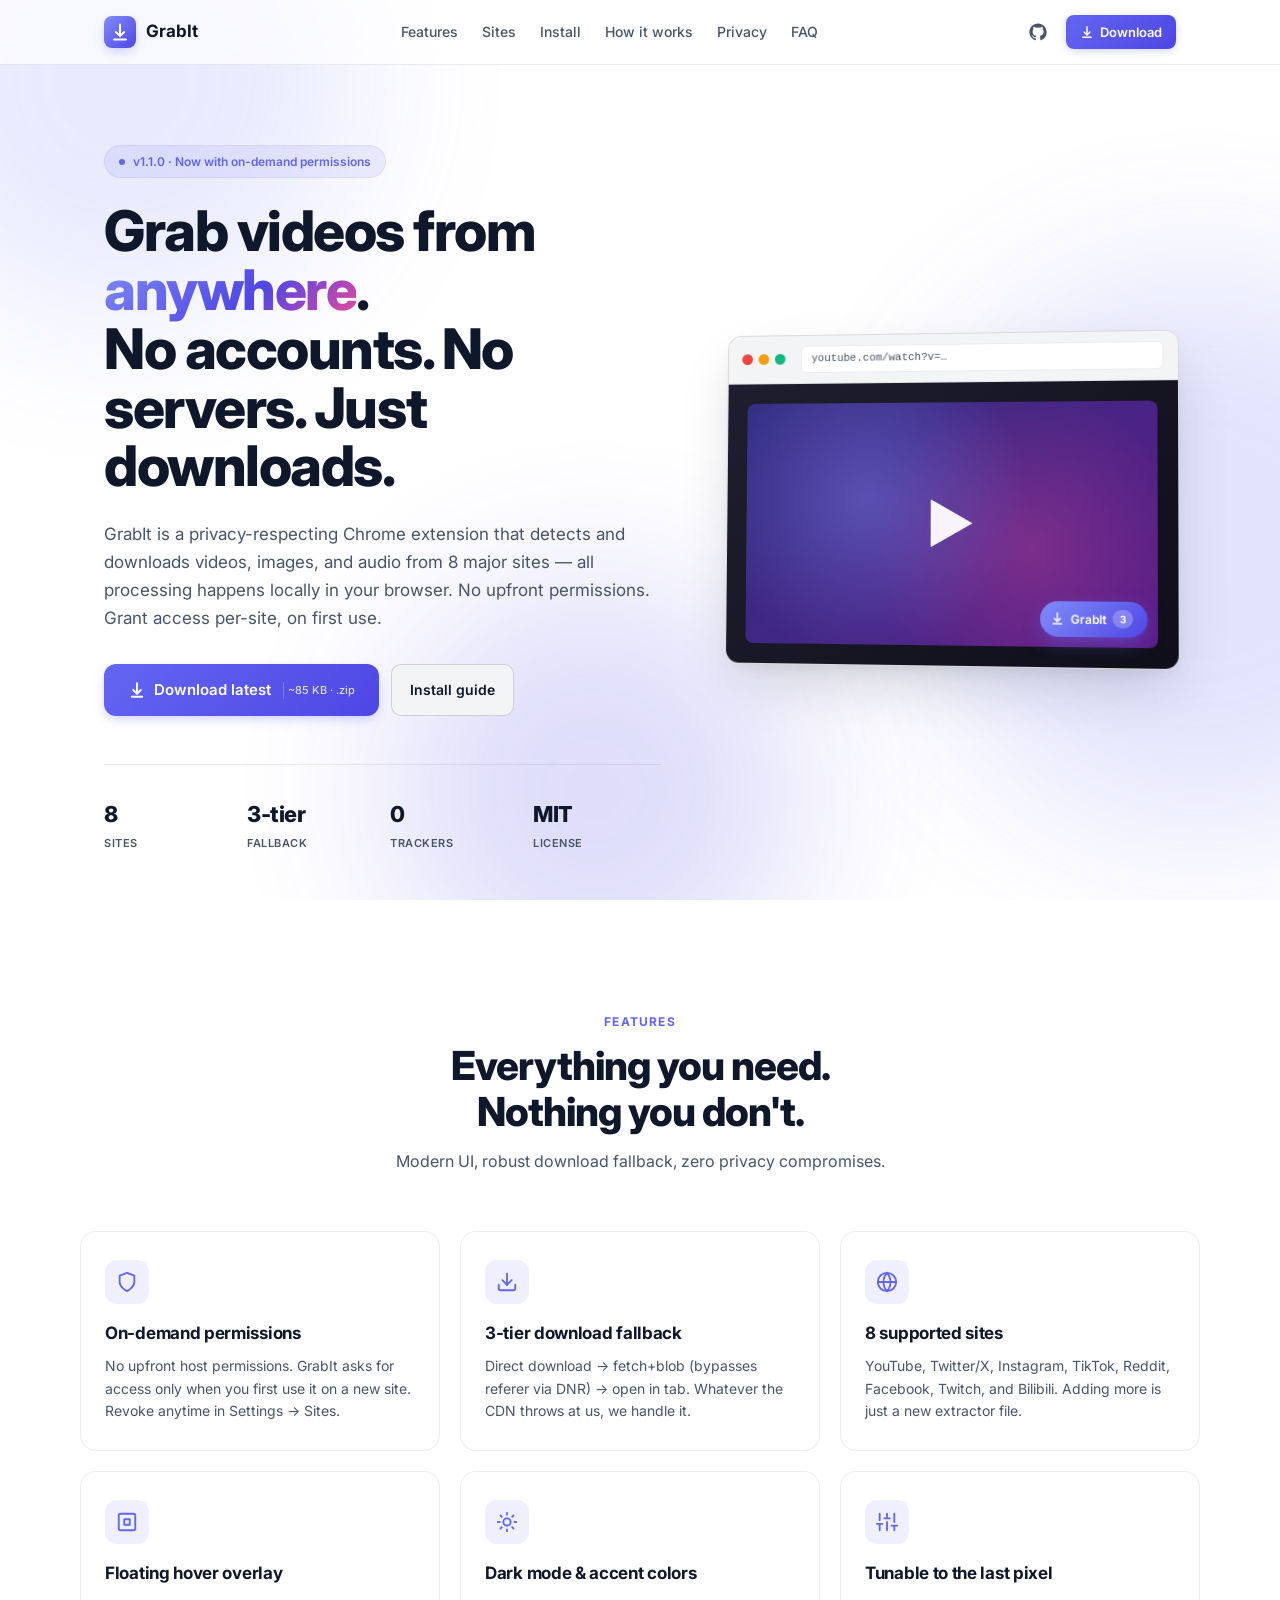
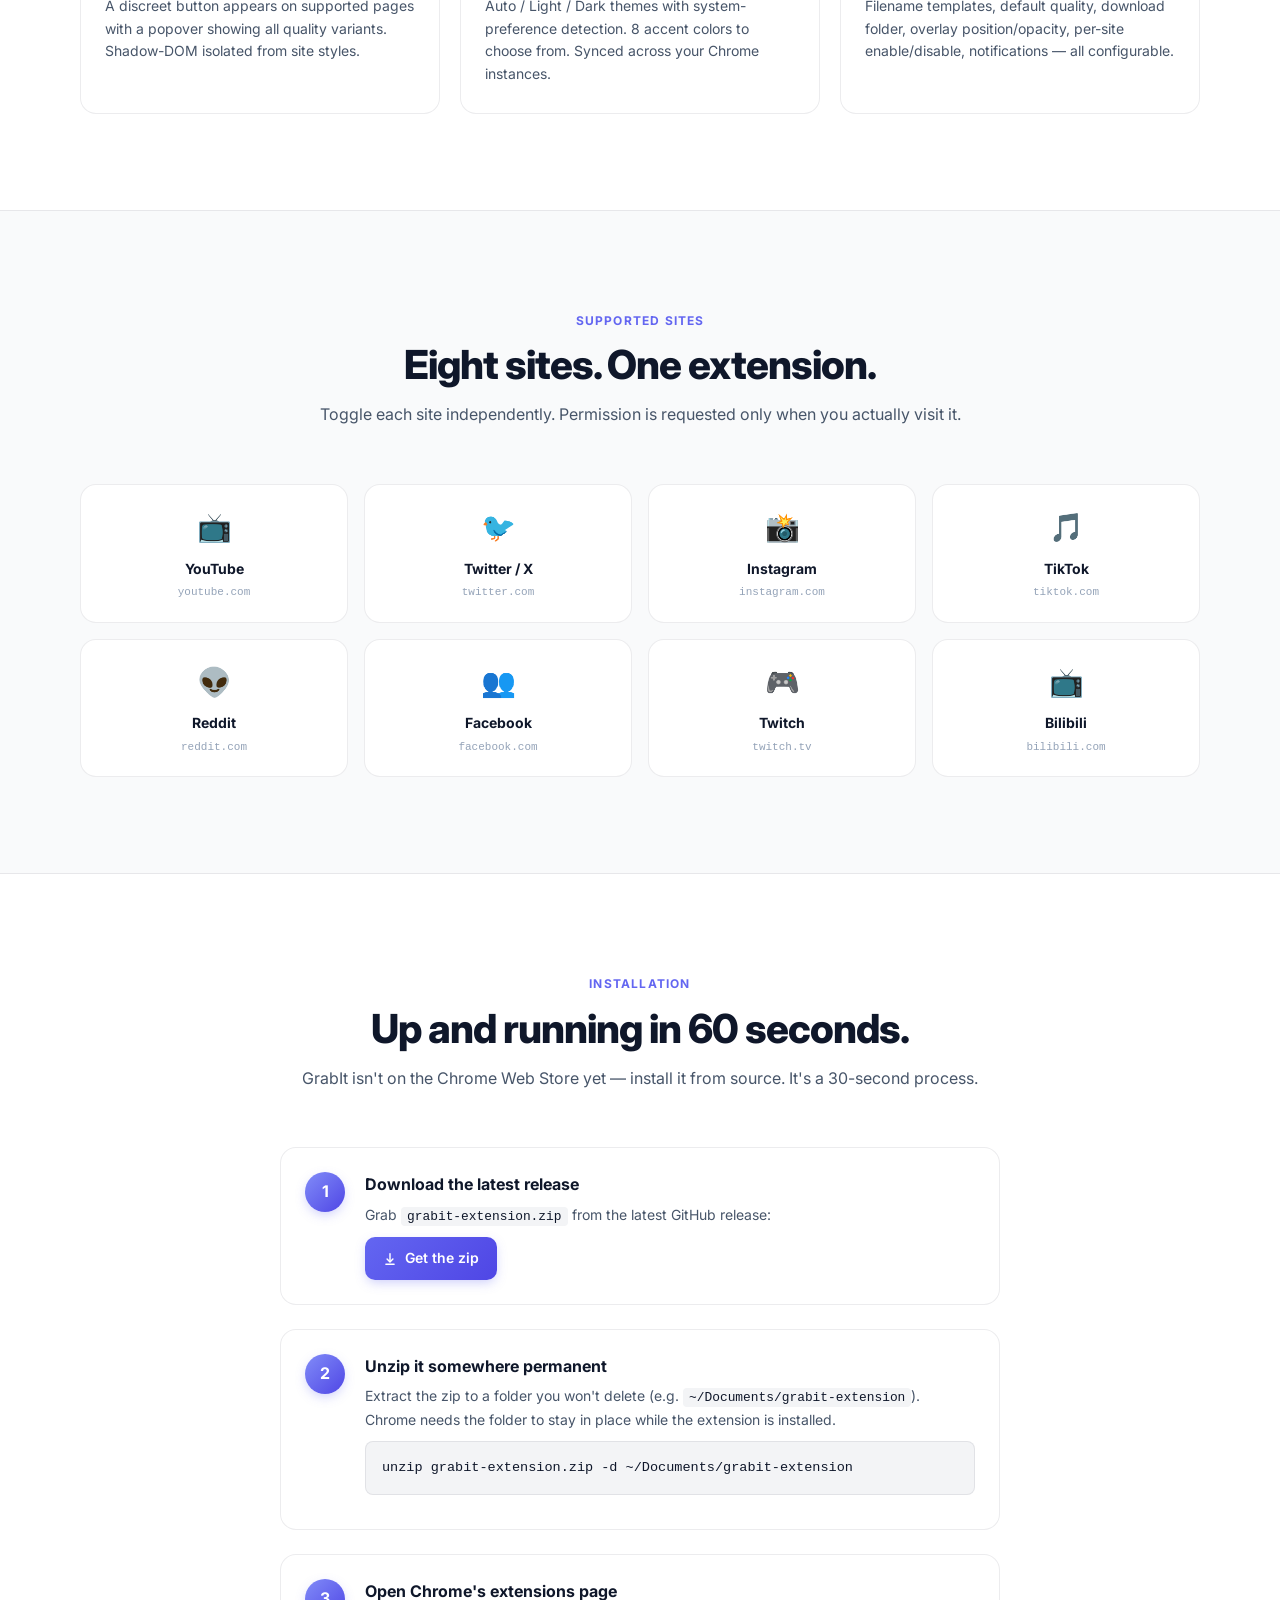
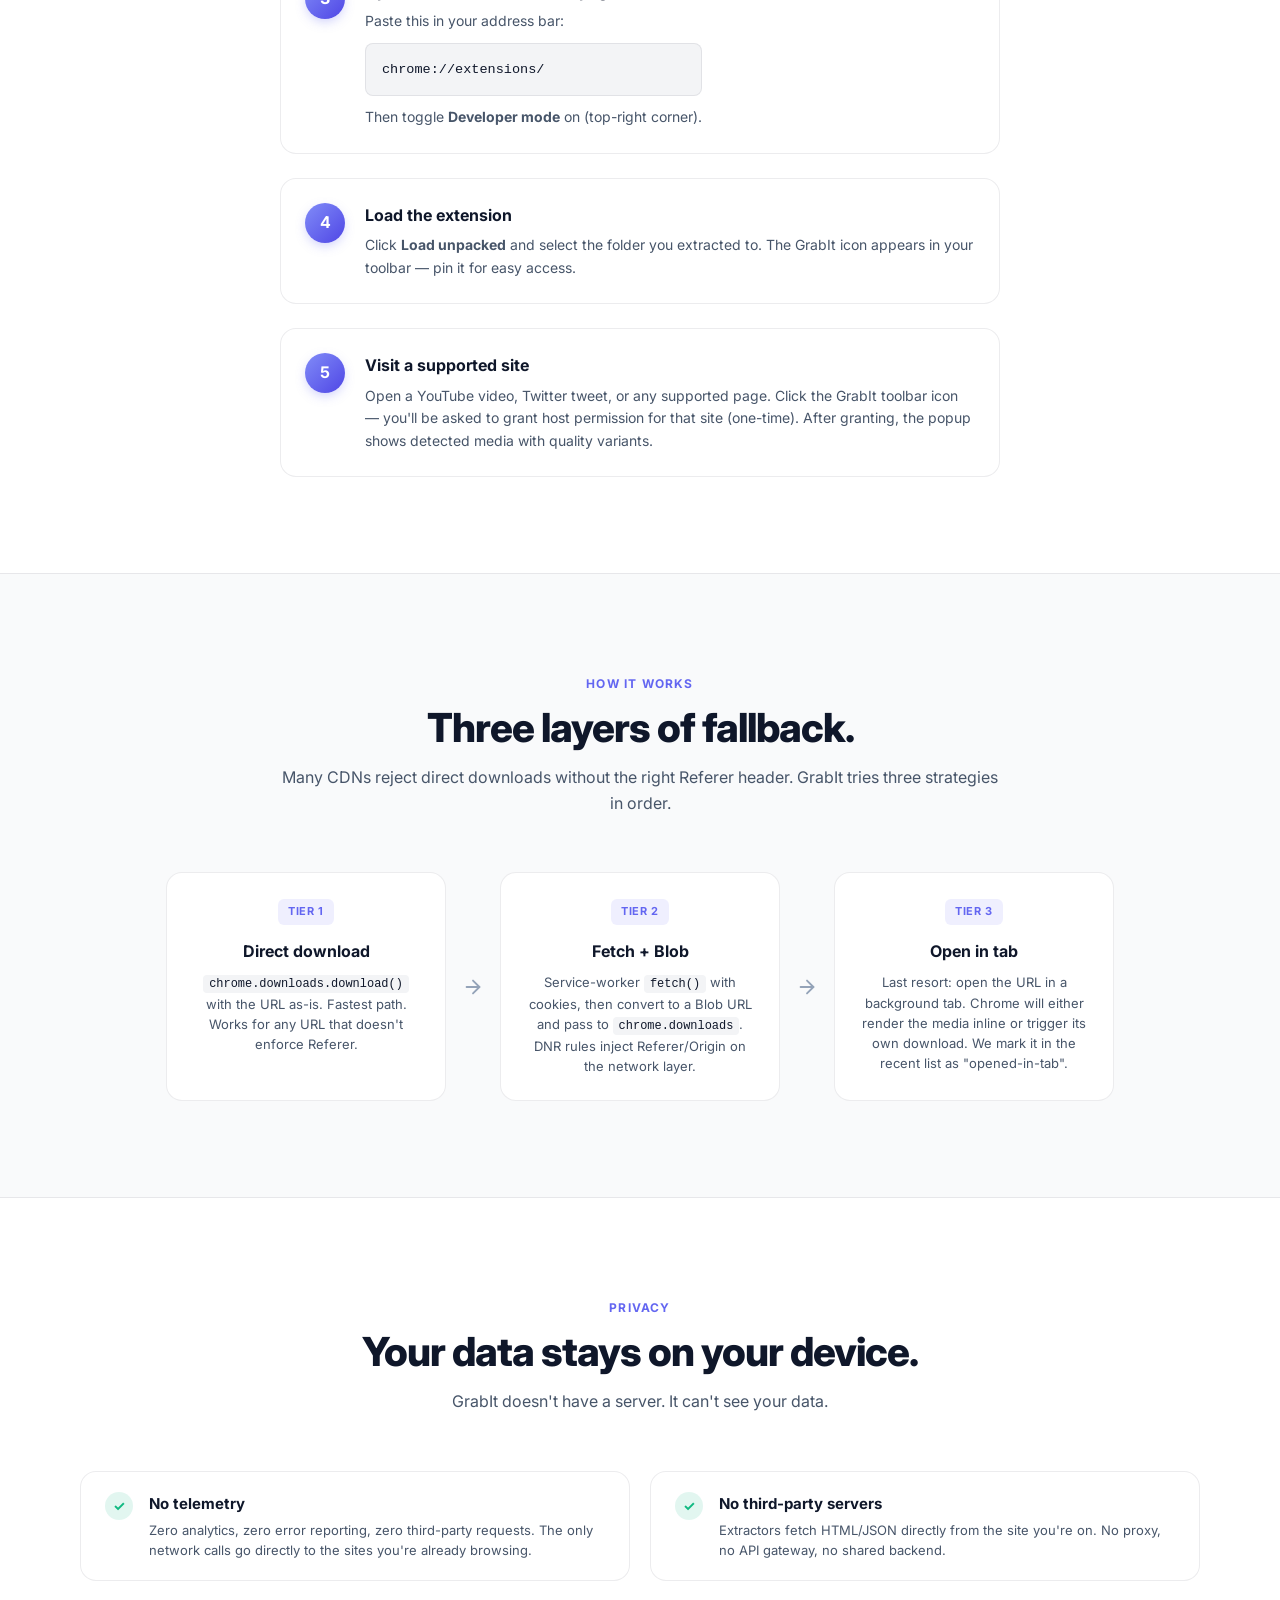
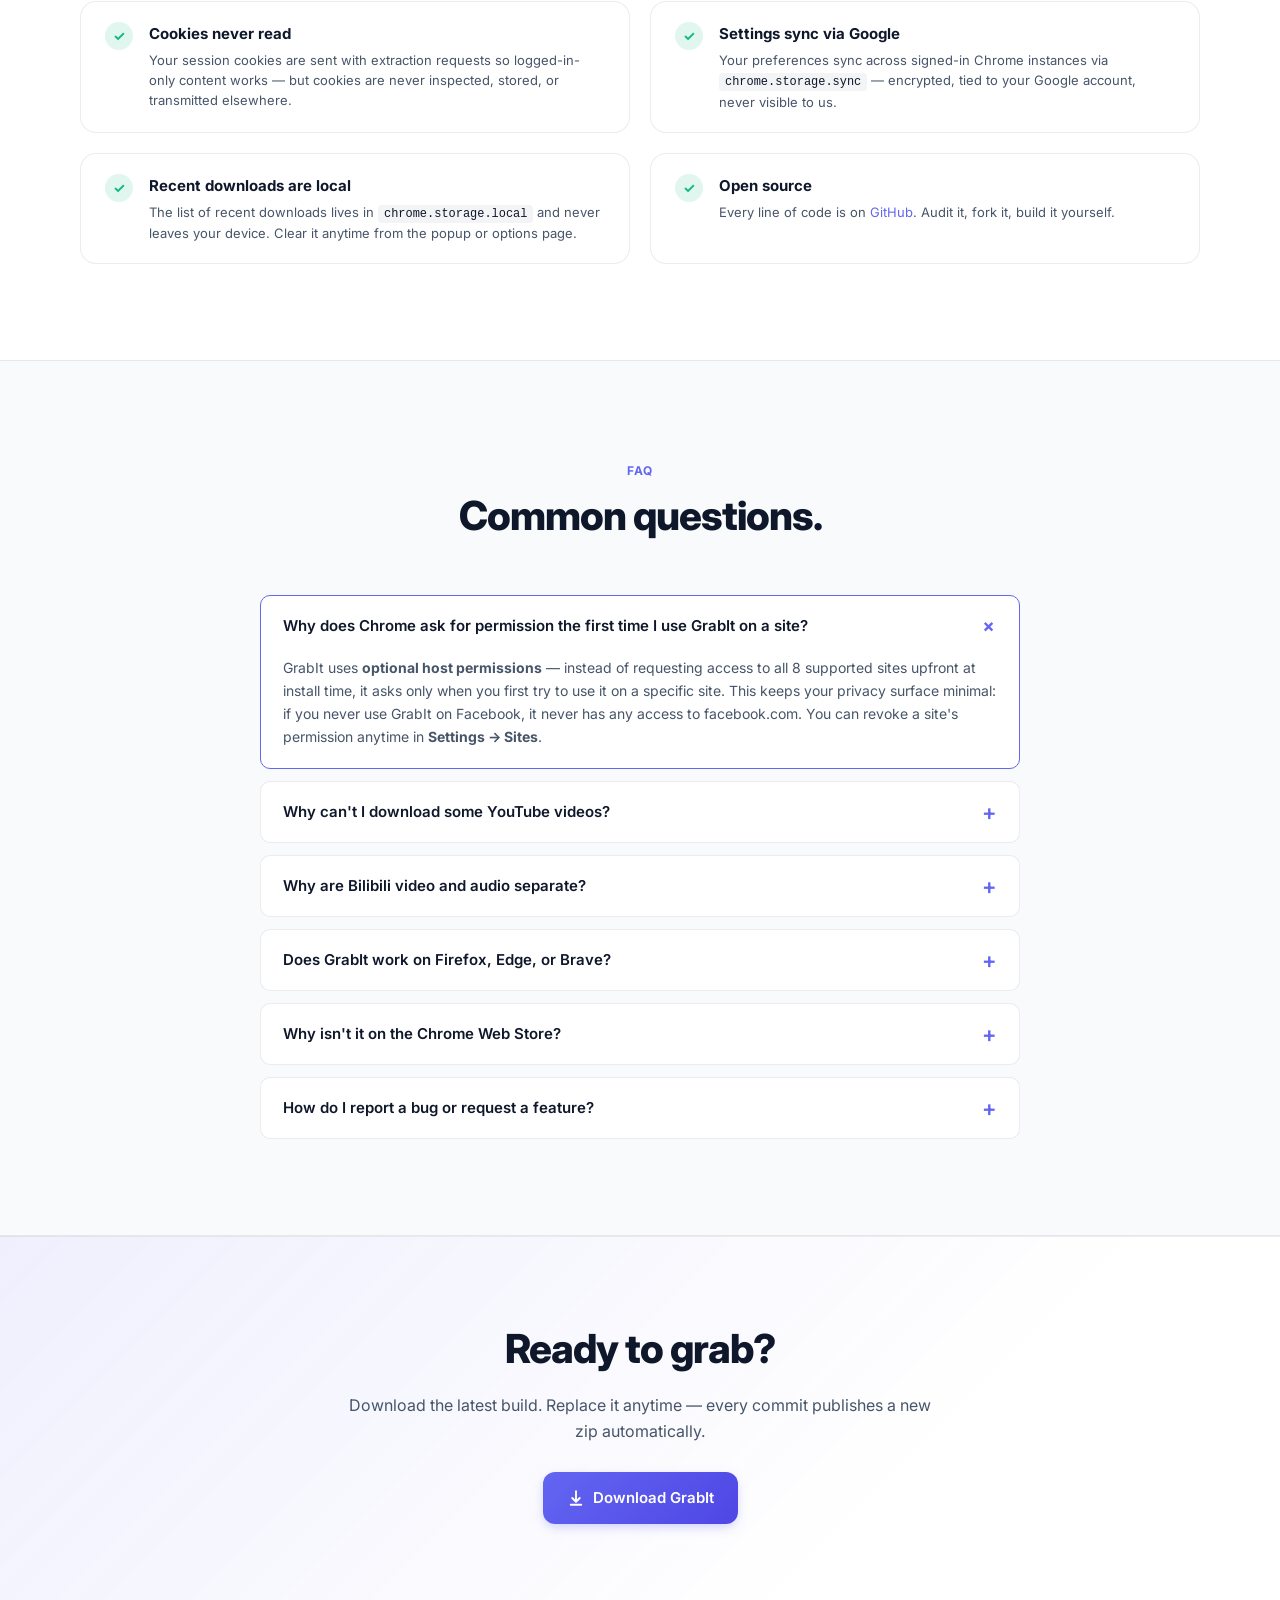
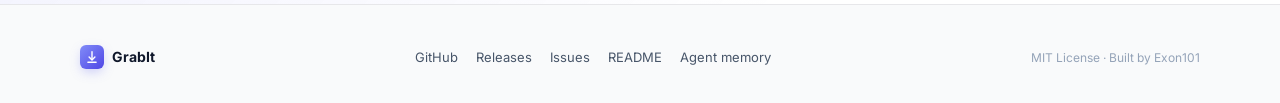
==== docs/index.html @ cbeb86c5 "feat: optional permissions + GitHub Pages landing page Permissions — no more upfront host_permission" ====
<!DOCTYPE html>
<html lang="en">
<head>
  <meta charset="UTF-8" />
  <meta name="viewport" content="width=device-width, initial-scale=1.0" />
  <title>GrabIt — Universal Media Grabber for Chrome</title>
  <meta name="description" content="Privacy-respecting Chrome extension to download videos, images, and audio from YouTube, Twitter/X, Instagram, TikTok, Reddit, Facebook, Twitch, and Bilibili." />
  <link rel="icon" type="image/png" href="https://raw.githubusercontent.com/Exon101/grabit-extension/main/icons/icon128.png" />
  <link rel="stylesheet" href="styles.css" />
  <link rel="preconnect" href="https://fonts.googleapis.com" />
  <link rel="preconnect" href="https://fonts.gstatic.com" crossorigin />
  <link href="https://fonts.googleapis.com/css2?family=Inter:wght@400;500;600;700;800&display=swap" rel="stylesheet" />
</head>
<body>
  <!-- Decorative background -->
  <div class="bg-decoration" aria-hidden="true">
    <div class="bg-blob blob-1"></div>
    <div class="bg-blob blob-2"></div>
    <div class="bg-blob blob-3"></div>
  </div>

  <!-- Nav -->
  <nav class="nav">
    <div class="nav-inner">
      <a href="#" class="nav-brand">
        <div class="brand-mark">
          <svg viewBox="0 0 24 24" width="20" height="20" fill="none" stroke="currentColor" stroke-width="2.4" stroke-linecap="round" stroke-linejoin="round">
            <path d="M12 3v12"/><path d="m7 12 5 5 5-5"/><path d="M5 21h14"/>
          </svg>
        </div>
        <span>GrabIt</span>
      </a>
      <div class="nav-links">
        <a href="#features">Features</a>
        <a href="#sites">Sites</a>
        <a href="#install">Install</a>
        <a href="#how">How it works</a>
        <a href="#privacy">Privacy</a>
        <a href="#faq">FAQ</a>
      </div>
      <div class="nav-actions">
        <a href="https://github.com/Exon101/grabit-extension" target="_blank" rel="noreferrer" class="nav-link-icon" title="GitHub">
          <svg viewBox="0 0 24 24" width="18" height="18" fill="currentColor"><path d="M12 .5C5.65.5.5 5.65.5 12c0 5.08 3.29 9.39 7.86 10.91.58.11.79-.25.79-.56v-2c-3.2.7-3.88-1.54-3.88-1.54-.53-1.34-1.29-1.7-1.29-1.7-1.05-.72.08-.71.08-.71 1.17.08 1.78 1.2 1.78 1.2 1.04 1.78 2.72 1.27 3.39.97.1-.75.41-1.27.74-1.56-2.55-.29-5.23-1.28-5.23-5.69 0-1.26.45-2.29 1.19-3.1-.12-.29-.52-1.46.11-3.05 0 0 .97-.31 3.18 1.18a11.06 11.06 0 0 1 5.8 0c2.2-1.49 3.17-1.18 3.17-1.18.63 1.59.23 2.76.11 3.05.74.81 1.19 1.84 1.19 3.1 0 4.42-2.69 5.39-5.25 5.68.42.36.79 1.08.79 2.18v3.23c0 .31.21.68.8.56A11.51 11.51 0 0 0 23.5 12C23.5 5.65 18.35.5 12 .5z"/></svg>
        </a>
        <a href="https://github.com/Exon101/grabit-extension/releases/latest" target="_blank" rel="noreferrer" class="btn-nav-primary">
          <svg viewBox="0 0 24 24" width="14" height="14" fill="none" stroke="currentColor" stroke-width="2.5" stroke-linecap="round" stroke-linejoin="round"><path d="M12 3v12"/><path d="m7 12 5 5 5-5"/><path d="M5 21h14"/></svg>
          Download
        </a>
      </div>
    </div>
  </nav>

  <!-- Hero -->
  <header class="hero">
    <div class="hero-inner">
      <div class="hero-badge">
        <span class="dot"></span>
        v1.1.0 · Now with on-demand permissions
      </div>
      <h1>
        Grab videos from <span class="grad">anywhere</span>.
        <br />No accounts. No servers. Just downloads.
      </h1>
      <p class="hero-sub">
        GrabIt is a privacy-respecting Chrome extension that detects and downloads videos,
        images, and audio from 8 major sites — all processing happens locally in your browser.
        No upfront permissions. Grant access per-site, on first use.
      </p>
      <div class="hero-cta">
        <a href="https://github.com/Exon101/grabit-extension/releases/latest" target="_blank" rel="noreferrer" class="btn-primary btn-lg" id="download-btn">
          <svg viewBox="0 0 24 24" width="18" height="18" fill="none" stroke="currentColor" stroke-width="2.5" stroke-linecap="round" stroke-linejoin="round"><path d="M12 3v12"/><path d="m7 12 5 5 5-5"/><path d="M5 21h14"/></svg>
          <span>Download latest</span>
          <span class="btn-meta" id="download-size">~85 KB · .zip</span>
        </a>
        <a href="#install" class="btn-secondary btn-lg">
          Install guide
        </a>
      </div>
      <div class="hero-stats" id="hero-stats">
        <div class="stat">
          <span class="stat-num">8</span>
          <span class="stat-label">Sites</span>
        </div>
        <div class="stat">
          <span class="stat-num">3-tier</span>
          <span class="stat-label">Fallback</span>
        </div>
        <div class="stat">
          <span class="stat-num">0</span>
          <span class="stat-label">Trackers</span>
        </div>
        <div class="stat">
          <span class="stat-num">MIT</span>
          <span class="stat-label">License</span>
        </div>
      </div>
    </div>
    <div class="hero-visual" aria-hidden="true">
      <div class="browser-frame">
        <div class="browser-bar">
          <span class="dot red"></span>
          <span class="dot yellow"></span>
          <span class="dot green"></span>
          <div class="browser-url">youtube.com/watch?v=…</div>
        </div>
        <div class="browser-body">
          <div class="fake-video"></div>
          <div class="overlay-demo">
            <span class="overlay-btn">
              <svg viewBox="0 0 24 24" width="14" height="14" fill="none" stroke="currentColor" stroke-width="2.4" stroke-linecap="round" stroke-linejoin="round"><path d="M12 3v12"/><path d="m7 12 5 5 5-5"/><path d="M5 21h14"/></svg>
              GrabIt
              <span class="overlay-count">3</span>
            </span>
          </div>
        </div>
      </div>
    </div>
  </header>

  <!-- Features -->
  <section id="features" class="section">
    <div class="section-inner">
      <div class="section-head">
        <span class="section-eyebrow">Features</span>
        <h2>Everything you need.<br />Nothing you don't.</h2>
        <p>Modern UI, robust download fallback, zero privacy compromises.</p>
      </div>
      <div class="features-grid">
        <div class="feature-card">
          <div class="feature-icon">
            <svg viewBox="0 0 24 24" width="22" height="22" fill="none" stroke="currentColor" stroke-width="2" stroke-linecap="round" stroke-linejoin="round"><path d="M12 22s8-4 8-10V5l-8-3-8 3v7c0 6 8 10 8 10z"/></svg>
          </div>
          <h3>On-demand permissions</h3>
          <p>No upfront host permissions. GrabIt asks for access only when you first use it on a new site. Revoke anytime in Settings → Sites.</p>
        </div>
        <div class="feature-card">
          <div class="feature-icon">
            <svg viewBox="0 0 24 24" width="22" height="22" fill="none" stroke="currentColor" stroke-width="2" stroke-linecap="round" stroke-linejoin="round"><path d="M21 15v4a2 2 0 0 1-2 2H5a2 2 0 0 1-2-2v-4"/><polyline points="7 10 12 15 17 10"/><line x1="12" y1="15" x2="12" y2="3"/></svg>
          </div>
          <h3>3-tier download fallback</h3>
          <p>Direct download → fetch+blob (bypasses referer via DNR) → open in tab. Whatever the CDN throws at us, we handle it.</p>
        </div>
        <div class="feature-card">
          <div class="feature-icon">
            <svg viewBox="0 0 24 24" width="22" height="22" fill="none" stroke="currentColor" stroke-width="2" stroke-linecap="round" stroke-linejoin="round"><circle cx="12" cy="12" r="10"/><path d="M2 12h20M12 2a15 15 0 0 1 0 20M12 2a15 15 0 0 0 0 20"/></svg>
          </div>
          <h3>8 supported sites</h3>
          <p>YouTube, Twitter/X, Instagram, TikTok, Reddit, Facebook, Twitch, and Bilibili. Adding more is just a new extractor file.</p>
        </div>
        <div class="feature-card">
          <div class="feature-icon">
            <svg viewBox="0 0 24 24" width="22" height="22" fill="none" stroke="currentColor" stroke-width="2" stroke-linecap="round" stroke-linejoin="round"><rect x="3" y="3" width="18" height="18" rx="2"/><path d="M9 9h6v6H9z"/></svg>
          </div>
          <h3>Floating hover overlay</h3>
          <p>A discreet button appears on supported pages with a popover showing all quality variants. Shadow-DOM isolated from site styles.</p>
        </div>
        <div class="feature-card">
          <div class="feature-icon">
            <svg viewBox="0 0 24 24" width="22" height="22" fill="none" stroke="currentColor" stroke-width="2" stroke-linecap="round" stroke-linejoin="round"><circle cx="12" cy="12" r="4"/><path d="M12 2v2M12 20v2M4.93 4.93l1.41 1.41M17.66 17.66l1.41 1.41M2 12h2M20 12h2M4.93 19.07l1.41-1.41M17.66 6.34l1.41-1.41"/></svg>
          </div>
          <h3>Dark mode & accent colors</h3>
          <p>Auto / Light / Dark themes with system-preference detection. 8 accent colors to choose from. Synced across your Chrome instances.</p>
        </div>
        <div class="feature-card">
          <div class="feature-icon">
            <svg viewBox="0 0 24 24" width="22" height="22" fill="none" stroke="currentColor" stroke-width="2" stroke-linecap="round" stroke-linejoin="round"><path d="M4 21v-7M4 10V3M12 21v-9M12 8V3M20 21v-5M20 12V3M1 14h6M9 8h6M17 16h6"/></svg>
          </div>
          <h3>Tunable to the last pixel</h3>
          <p>Filename templates, default quality, download folder, overlay position/opacity, per-site enable/disable, notifications — all configurable.</p>
        </div>
      </div>
    </div>
  </section>

  <!-- Sites -->
  <section id="sites" class="section section-alt">
    <div class="section-inner">
      <div class="section-head">
        <span class="section-eyebrow">Supported sites</span>
        <h2>Eight sites. One extension.</h2>
        <p>Toggle each site independently. Permission is requested only when you actually visit it.</p>
      </div>
      <div class="sites-grid" id="sites-grid">
        <!-- Populated by JS -->
      </div>
    </div>
  </section>

  <!-- Install -->
  <section id="install" class="section">
    <div class="section-inner">
      <div class="section-head">
        <span class="section-eyebrow">Installation</span>
        <h2>Up and running in 60 seconds.</h2>
        <p>GrabIt isn't on the Chrome Web Store yet — install it from source. It's a 30-second process.</p>
      </div>
      <div class="install-steps">
        <div class="step">
          <div class="step-num">1</div>
          <div class="step-body">
            <h3>Download the latest release</h3>
            <p>Grab <code>grabit-extension.zip</code> from the latest GitHub release:</p>
            <a href="https://github.com/Exon101/grabit-extension/releases/latest" target="_blank" rel="noreferrer" class="btn-primary">
              <svg viewBox="0 0 24 24" width="14" height="14" fill="none" stroke="currentColor" stroke-width="2.5" stroke-linecap="round" stroke-linejoin="round"><path d="M12 3v12"/><path d="m7 12 5 5 5-5"/><path d="M5 21h14"/></svg>
              Get the zip
            </a>
          </div>
        </div>
        <div class="step">
          <div class="step-num">2</div>
          <div class="step-body">
            <h3>Unzip it somewhere permanent</h3>
            <p>Extract the zip to a folder you won't delete (e.g. <code>~/Documents/grabit-extension</code>). Chrome needs the folder to stay in place while the extension is installed.</p>
            <pre><code>unzip grabit-extension.zip -d ~/Documents/grabit-extension</code></pre>
          </div>
        </div>
        <div class="step">
          <div class="step-num">3</div>
          <div class="step-body">
            <h3>Open Chrome's extensions page</h3>
            <p>Paste this in your address bar:</p>
            <pre><code>chrome://extensions/</code></pre>
            <p>Then toggle <strong>Developer mode</strong> on (top-right corner).</p>
          </div>
        </div>
        <div class="step">
          <div class="step-num">4</div>
          <div class="step-body">
            <h3>Load the extension</h3>
            <p>Click <strong>Load unpacked</strong> and select the folder you extracted to. The GrabIt icon appears in your toolbar — pin it for easy access.</p>
          </div>
        </div>
        <div class="step">
          <div class="step-num">5</div>
          <div class="step-body">
            <h3>Visit a supported site</h3>
            <p>Open a YouTube video, Twitter tweet, or any supported page. Click the GrabIt toolbar icon — you'll be asked to grant host permission for that site (one-time). After granting, the popup shows detected media with quality variants.</p>
          </div>
        </div>
      </div>
    </div>
  </section>

  <!-- How it works -->
  <section id="how" class="section section-alt">
    <div class="section-inner">
      <div class="section-head">
        <span class="section-eyebrow">How it works</span>
        <h2>Three layers of fallback.</h2>
        <p>Many CDNs reject direct downloads without the right Referer header. GrabIt tries three strategies in order.</p>
      </div>
      <div class="how-flow">
        <div class="how-tier">
          <div class="tier-badge">Tier 1</div>
          <h3>Direct download</h3>
          <p><code>chrome.downloads.download()</code> with the URL as-is. Fastest path. Works for any URL that doesn't enforce Referer.</p>
        </div>
        <div class="how-arrow" aria-hidden="true">
          <svg viewBox="0 0 24 24" width="22" height="22" fill="none" stroke="currentColor" stroke-width="2" stroke-linecap="round" stroke-linejoin="round"><line x1="5" y1="12" x2="19" y2="12"/><polyline points="12 5 19 12 12 19"/></svg>
        </div>
        <div class="how-tier">
          <div class="tier-badge">Tier 2</div>
          <h3>Fetch + Blob</h3>
          <p>Service-worker <code>fetch()</code> with cookies, then convert to a Blob URL and pass to <code>chrome.downloads</code>. DNR rules inject Referer/Origin on the network layer.</p>
        </div>
        <div class="how-arrow" aria-hidden="true">
          <svg viewBox="0 0 24 24" width="22" height="22" fill="none" stroke="currentColor" stroke-width="2" stroke-linecap="round" stroke-linejoin="round"><line x1="5" y1="12" x2="19" y2="12"/><polyline points="12 5 19 12 12 19"/></svg>
        </div>
        <div class="how-tier">
          <div class="tier-badge">Tier 3</div>
          <h3>Open in tab</h3>
          <p>Last resort: open the URL in a background tab. Chrome will either render the media inline or trigger its own download. We mark it in the recent list as "opened-in-tab".</p>
        </div>
      </div>
    </div>
  </section>

  <!-- Privacy -->
  <section id="privacy" class="section">
    <div class="section-inner">
      <div class="section-head">
        <span class="section-eyebrow">Privacy</span>
        <h2>Your data stays on your device.</h2>
        <p>GrabIt doesn't have a server. It can't see your data.</p>
      </div>
      <div class="privacy-grid">
        <div class="privacy-item">
          <div class="check">✓</div>
          <div>
            <h3>No telemetry</h3>
            <p>Zero analytics, zero error reporting, zero third-party requests. The only network calls go directly to the sites you're already browsing.</p>
          </div>
        </div>
        <div class="privacy-item">
          <div class="check">✓</div>
          <div>
            <h3>No third-party servers</h3>
            <p>Extractors fetch HTML/JSON directly from the site you're on. No proxy, no API gateway, no shared backend.</p>
          </div>
        </div>
        <div class="privacy-item">
          <div class="check">✓</div>
          <div>
            <h3>Cookies never read</h3>
            <p>Your session cookies are sent with extraction requests so logged-in-only content works — but cookies are never inspected, stored, or transmitted elsewhere.</p>
          </div>
        </div>
        <div class="privacy-item">
          <div class="check">✓</div>
          <div>
            <h3>Settings sync via Google</h3>
            <p>Your preferences sync across signed-in Chrome instances via <code>chrome.storage.sync</code> — encrypted, tied to your Google account, never visible to us.</p>
          </div>
        </div>
        <div class="privacy-item">
          <div class="check">✓</div>
          <div>
            <h3>Recent downloads are local</h3>
            <p>The list of recent downloads lives in <code>chrome.storage.local</code> and never leaves your device. Clear it anytime from the popup or options page.</p>
          </div>
        </div>
        <div class="privacy-item">
          <div class="check">✓</div>
          <div>
            <h3>Open source</h3>
            <p>Every line of code is on <a href="https://github.com/Exon101/grabit-extension" target="_blank" rel="noreferrer">GitHub</a>. Audit it, fork it, build it yourself.</p>
          </div>
        </div>
      </div>
    </div>
  </section>

  <!-- FAQ -->
  <section id="faq" class="section section-alt">
    <div class="section-inner">
      <div class="section-head">
        <span class="section-eyebrow">FAQ</span>
        <h2>Common questions.</h2>
      </div>
      <div class="faq-list">
        <details class="faq-item" open>
          <summary>Why does Chrome ask for permission the first time I use GrabIt on a site?</summary>
          <p>GrabIt uses <strong>optional host permissions</strong> — instead of requesting access to all 8 supported sites upfront at install time, it asks only when you first try to use it on a specific site. This keeps your privacy surface minimal: if you never use GrabIt on Facebook, it never has any access to facebook.com. You can revoke a site's permission anytime in <strong>Settings → Sites</strong>.</p>
        </details>
        <details class="faq-item">
          <summary>Why can't I download some YouTube videos?</summary>
          <p>YouTube serves many videos with "ciphered" URLs that need JavaScript on the page itself to decode. GrabIt includes a bridge script that resolves many of these, but YouTube changes their decoder frequently. Age-restricted, member-only, and DRM-protected videos also return errors. For those cases, GrabIt shows a friendly message in the popup.</p>
        </details>
        <details class="faq-item">
          <summary>Why are Bilibili video and audio separate?</summary>
          <p>Bilibili serves media as DASH, with video and audio as separate streams. GrabIt exposes them as separate variants (audio-only and video-only). Downloading the video-only variant yields a silent file. Muxing them into a single MP4 requires ffmpeg.wasm — planned for v1.2.</p>
        </details>
        <details class="faq-item">
          <summary>Does GrabIt work on Firefox, Edge, or Brave?</summary>
          <p>GrabIt is built for Chrome (Manifest V3). It should also work on Edge, Brave, and other Chromium browsers with minimal changes. Firefox supports MV3 but with some API differences — porting would require a small amount of work.</p>
        </details>
        <details class="faq-item">
          <summary>Why isn't it on the Chrome Web Store?</summary>
          <p>The Web Store review process for downloaders is slow and frequently rejects extensions that touch YouTube or Facebook. For now, install from source (see the Install section above). A Web Store listing is planned for after v1.2 stabilizes the YouTube extractor.</p>
        </details>
        <details class="faq-item">
          <summary>How do I report a bug or request a feature?</summary>
          <p>Open an issue on <a href="https://github.com/Exon101/grabit-extension/issues" target="_blank" rel="noreferrer">GitHub Issues</a>. Please include the site URL, the version (visible in Settings → About), and any error from the service worker DevTools console (<code>chrome://extensions/</code> → GrabIt → "Inspect views: service worker").</p>
        </details>
      </div>
    </div>
  </section>

  <!-- CTA -->
  <section class="cta">
    <div class="cta-inner">
      <h2>Ready to grab?</h2>
      <p>Download the latest build. Replace it anytime — every commit publishes a new zip automatically.</p>
      <a href="https://github.com/Exon101/grabit-extension/releases/latest" target="_blank" rel="noreferrer" class="btn-primary btn-lg">
        <svg viewBox="0 0 24 24" width="18" height="18" fill="none" stroke="currentColor" stroke-width="2.5" stroke-linecap="round" stroke-linejoin="round"><path d="M12 3v12"/><path d="m7 12 5 5 5-5"/><path d="M5 21h14"/></svg>
        Download GrabIt
      </a>
    </div>
  </section>

  <!-- Footer -->
  <footer class="footer">
    <div class="footer-inner">
      <div class="footer-brand">
        <div class="brand-mark">
          <svg viewBox="0 0 24 24" width="16" height="16" fill="none" stroke="currentColor" stroke-width="2.4" stroke-linecap="round" stroke-linejoin="round">
            <path d="M12 3v12"/><path d="m7 12 5 5 5-5"/><path d="M5 21h14"/>
          </svg>
        </div>
        <span>GrabIt</span>
      </div>
      <div class="footer-links">
        <a href="https://github.com/Exon101/grabit-extension" target="_blank" rel="noreferrer">GitHub</a>
        <a href="https://github.com/Exon101/grabit-extension/releases" target="_blank" rel="noreferrer">Releases</a>
        <a href="https://github.com/Exon101/grabit-extension/issues" target="_blank" rel="noreferrer">Issues</a>
        <a href="https://github.com/Exon101/grabit-extension/blob/main/README.md" target="_blank" rel="noreferrer">README</a>
        <a href="https://github.com/Exon101/grabit-extension/blob/main/AGENT_MEMORY.md" target="_blank" rel="noreferrer">Agent memory</a>
      </div>
      <div class="footer-meta">
        <span>MIT License · Built by Exon101</span>
      </div>
    </div>
  </footer>

  <script src="script.js"></script>
</body>
</html>
---- docs/styles.css ----
/* ============================================================
 * GrabIt landing page — modern, polished, dark-on-light with
 * indigo accent. Self-contained (no framework), responsive.
 * ============================================================ */

:root {
  --bg: #ffffff;
  --bg-alt: #f9fafb;
  --bg-card: #ffffff;
  --bg-elevated: #f3f4f6;
  --fg: #0f172a;
  --fg-muted: #475569;
  --fg-subtle: #94a3b8;
  --border: rgba(15, 23, 42, 0.08);
  --border-strong: rgba(15, 23, 42, 0.16);
  --accent: #6366f1;
  --accent-hover: #4f46e5;
  --accent-fg: #ffffff;
  --accent-soft: rgba(99, 102, 241, 0.10);
  --accent-glow: rgba(99, 102, 241, 0.35);
  --success: #10b981;
  --grad-1: #818cf8;
  --grad-2: #6366f1;
  --grad-3: #4f46e5;
  --shadow-sm: 0 1px 2px rgba(0,0,0,0.04);
  --shadow: 0 4px 14px -2px rgba(15,23,42,0.08), 0 2px 4px -1px rgba(15,23,42,0.04);
  --shadow-lg: 0 24px 60px -12px rgba(15,23,42,0.18), 0 8px 20px -6px rgba(15,23,42,0.08);
  --shadow-glow: 0 8px 32px -4px var(--accent-glow);
  --radius: 10px;
  --radius-lg: 16px;
  --radius-xl: 24px;
  --font: 'Inter', -apple-system, BlinkMacSystemFont, 'Segoe UI', Roboto, sans-serif;
  --font-mono: 'SF Mono', 'JetBrains Mono', ui-monospace, Menlo, monospace;
  --max: 1120px;
}

@media (prefers-color-scheme: dark) {
  :root {
    --bg: #0b1120;
    --bg-alt: #0f172a;
    --bg-card: #131c31;
    --bg-elevated: #1e293b;
    --fg: #f1f5f9;
    --fg-muted: #cbd5e1;
    --fg-subtle: #64748b;
    --border: rgba(241, 245, 249, 0.08);
    --border-strong: rgba(241, 245, 249, 0.16);
    --accent: #818cf8;
    --accent-hover: #6366f1;
    --accent-fg: #0b1120;
    --accent-soft: rgba(129, 140, 248, 0.15);
    --accent-glow: rgba(129, 140, 248, 0.35);
    --shadow: 0 4px 14px -2px rgba(0,0,0,0.4);
    --shadow-lg: 0 24px 60px -12px rgba(0,0,0,0.6);
  }
}

* { box-sizing: border-box; margin: 0; padding: 0; }

html { scroll-behavior: smooth; }

body {
  font-family: var(--font);
  background: var(--bg);
  color: var(--fg);
  font-size: 16px;
  line-height: 1.6;
  -webkit-font-smoothing: antialiased;
  -moz-osx-font-smoothing: grayscale;
  overflow-x: hidden;
}

a { color: var(--accent); text-decoration: none; }
a:hover { text-decoration: underline; }

code, pre {
  font-family: var(--font-mono);
  font-size: 0.92em;
  background: var(--bg-elevated);
  padding: 2px 6px;
  border-radius: 4px;
  color: var(--fg);
}
pre {
  padding: 14px 16px;
  border-radius: 8px;
  overflow-x: auto;
  border: 1px solid var(--border);
  margin: 10px 0;
}
pre code { background: transparent; padding: 0; }

/* ---------- Background decoration ---------- */
.bg-decoration {
  position: fixed;
  inset: 0;
  z-index: -1;
  pointer-events: none;
  overflow: hidden;
}
.bg-blob {
  position: absolute;
  border-radius: 50%;
  filter: blur(80px);
  opacity: 0.18;
  animation: drift 22s ease-in-out infinite;
}
.blob-1 { width: 480px; height: 480px; background: var(--grad-1); top: -160px; left: -120px; }
.blob-2 { width: 560px; height: 560px; background: var(--grad-2); top: 30%; right: -200px; animation-delay: -8s; }
.blob-3 { width: 420px; height: 420px; background: var(--grad-3); bottom: -100px; left: 30%; animation-delay: -15s; }
@keyframes drift {
  0%, 100% { transform: translate(0, 0) scale(1); }
  33% { transform: translate(40px, -30px) scale(1.08); }
  66% { transform: translate(-30px, 20px) scale(0.95); }
}

/* ---------- Nav ---------- */
.nav {
  position: sticky;
  top: 0;
  z-index: 100;
  background: rgba(255,255,255,0.7);
  backdrop-filter: saturate(180%) blur(12px);
  -webkit-backdrop-filter: saturate(180%) blur(12px);
  border-bottom: 1px solid var(--border);
}
@media (prefers-color-scheme: dark) {
  .nav { background: rgba(11,17,32,0.7); }
}
.nav-inner {
  max-width: var(--max);
  margin: 0 auto;
  padding: 14px 24px;
  display: flex;
  align-items: center;
  justify-content: space-between;
  gap: 24px;
}
.nav-brand {
  display: flex;
  align-items: center;
  gap: 10px;
  font-weight: 700;
  font-size: 17px;
  color: var(--fg);
  text-decoration: none;
}
.nav-brand:hover { text-decoration: none; }
.brand-mark {
  width: 32px; height: 32px;
  display: flex; align-items: center; justify-content: center;
  background: linear-gradient(135deg, var(--grad-1), var(--grad-3));
  color: #fff;
  border-radius: 8px;
  box-shadow: 0 4px 12px -2px var(--accent-glow);
  flex-shrink: 0;
}
.nav-links {
  display: flex;
  gap: 24px;
  font-size: 14px;
  font-weight: 500;
}
.nav-links a {
  color: var(--fg-muted);
  text-decoration: none;
  transition: color 0.15s ease;
}
.nav-links a:hover { color: var(--fg); text-decoration: none; }
.nav-actions { display: flex; align-items: center; gap: 10px; }
.nav-link-icon {
  display: inline-flex;
  align-items: center;
  justify-content: center;
  width: 36px; height: 36px;
  border-radius: 8px;
  color: var(--fg-muted);
  transition: all 0.15s ease;
}
.nav-link-icon:hover { background: var(--bg-elevated); color: var(--fg); text-decoration: none; }

.btn-nav-primary {
  display: inline-flex; align-items: center; gap: 6px;
  padding: 7px 14px;
  background: linear-gradient(135deg, var(--accent), var(--accent-hover));
  color: var(--accent-fg);
  border-radius: 8px;
  font-size: 13px; font-weight: 600;
  text-decoration: none;
  transition: all 0.15s ease;
  box-shadow: 0 2px 8px -1px var(--accent-glow);
}
.btn-nav-primary:hover { transform: translateY(-1px); box-shadow: 0 4px 12px -2px var(--accent-glow); text-decoration: none; }

/* ---------- Buttons ---------- */
.btn-primary {
  display: inline-flex;
  align-items: center;
  gap: 8px;
  padding: 10px 18px;
  background: linear-gradient(135deg, var(--accent), var(--accent-hover));
  color: var(--accent-fg);
  border: 0;
  border-radius: 10px;
  font-size: 14px;
  font-weight: 600;
  font-family: inherit;
  text-decoration: none;
  cursor: pointer;
  box-shadow: 0 4px 12px -2px var(--accent-glow);
  transition: all 0.18s ease;
}
.btn-primary:hover {
  transform: translateY(-2px);
  box-shadow: 0 8px 20px -4px var(--accent-glow);
  text-decoration: none;
}
.btn-primary:active { transform: translateY(0); }
.btn-primary .btn-meta {
  font-size: 11px;
  font-weight: 500;
  opacity: 0.8;
  padding-left: 4px;
  border-left: 1px solid rgba(255,255,255,0.3);
  margin-left: 4px;
}
.btn-lg { padding: 14px 24px; font-size: 15px; border-radius: 12px; }

.btn-secondary {
  display: inline-flex;
  align-items: center;
  gap: 8px;
  padding: 10px 18px;
  background: var(--bg-elevated);
  color: var(--fg);
  border: 1px solid var(--border-strong);
  border-radius: 10px;
  font-size: 14px;
  font-weight: 600;
  font-family: inherit;
  text-decoration: none;
  cursor: pointer;
  transition: all 0.15s ease;
}
.btn-secondary:hover {
  background: var(--bg-card);
  border-color: var(--accent);
  color: var(--accent);
  text-decoration: none;
}

/* ---------- Hero ---------- */
.hero {
  max-width: var(--max);
  margin: 0 auto;
  padding: 80px 24px 60px;
  display: grid;
  grid-template-columns: 1.1fr 0.9fr;
  gap: 60px;
  align-items: center;
}
.hero-inner { min-width: 0; }
.hero-badge {
  display: inline-flex;
  align-items: center;
  gap: 8px;
  padding: 6px 14px;
  background: var(--accent-soft);
  color: var(--accent);
  border: 1px solid var(--accent-soft);
  border-radius: 999px;
  font-size: 12px;
  font-weight: 600;
  margin-bottom: 24px;
}
.hero-badge .dot {
  width: 6px; height: 6px;
  background: var(--accent);
  border-radius: 50%;
  animation: pulse 1.4s ease infinite;
}
@keyframes pulse { 0%, 100% { opacity: 1; } 50% { opacity: 0.4; } }

.hero h1 {
  font-size: clamp(36px, 5vw, 56px);
  font-weight: 800;
  letter-spacing: -1.5px;
  line-height: 1.05;
  margin-bottom: 24px;
}
.grad {
  background: linear-gradient(135deg, var(--grad-1) 0%, var(--grad-3) 60%, #ec4899 100%);
  -webkit-background-clip: text;
  background-clip: text;
  color: transparent;
}
.hero-sub {
  font-size: 17px;
  color: var(--fg-muted);
  line-height: 1.65;
  max-width: 560px;
  margin-bottom: 32px;
}
.hero-cta {
  display: flex;
  flex-wrap: wrap;
  gap: 12px;
  margin-bottom: 48px;
}
.hero-stats {
  display: grid;
  grid-template-columns: repeat(4, 1fr);
  gap: 16px;
  padding-top: 32px;
  border-top: 1px solid var(--border);
}
.stat { display: flex; flex-direction: column; gap: 2px; }
.stat-num { font-size: 22px; font-weight: 800; color: var(--fg); letter-spacing: -0.5px; }
.stat-label { font-size: 11px; color: var(--fg-muted); text-transform: uppercase; letter-spacing: 0.5px; font-weight: 600; }

/* Hero visual */
.hero-visual { display: flex; justify-content: center; }
.browser-frame {
  width: 100%;
  max-width: 460px;
  background: var(--bg-card);
  border: 1px solid var(--border-strong);
  border-radius: 14px;
  box-shadow: var(--shadow-lg);
  overflow: hidden;
  transform: perspective(1200px) rotateY(-6deg) rotateX(2deg);
  transition: transform 0.4s ease;
}
.browser-frame:hover { transform: perspective(1200px) rotateY(0deg) rotateX(0deg); }
.browser-bar {
  display: flex;
  align-items: center;
  gap: 6px;
  padding: 10px 14px;
  background: var(--bg-elevated);
  border-bottom: 1px solid var(--border);
}
.browser-bar .dot {
  width: 11px; height: 11px;
  border-radius: 50%;
  background: var(--fg-subtle);
}
.browser-bar .dot.red { background: #ef4444; }
.browser-bar .dot.yellow { background: #f59e0b; }
.browser-bar .dot.green { background: #10b981; }
.browser-url {
  flex: 1;
  margin-left: 10px;
  padding: 4px 10px;
  background: var(--bg-card);
  border-radius: 6px;
  font-size: 11px;
  font-family: var(--font-mono);
  color: var(--fg-muted);
  border: 1px solid var(--border);
}
.browser-body {
  position: relative;
  aspect-ratio: 16/10;
  background: linear-gradient(135deg, #1e1e2e, #0f0f1a);
  overflow: hidden;
}
.fake-video {
  position: absolute;
  inset: 20px;
  background:
    radial-gradient(circle at 30% 40%, rgba(129,140,248,0.4), transparent 50%),
    radial-gradient(circle at 70% 60%, rgba(236,72,153,0.3), transparent 50%),
    linear-gradient(135deg, #312e81, #581c87);
  border-radius: 8px;
}
.fake-video::before {
  content: '';
  position: absolute;
  top: 50%; left: 50%;
  transform: translate(-50%, -50%);
  width: 60px; height: 60px;
  background: rgba(255,255,255,0.95);
  clip-path: polygon(20% 10%, 20% 90%, 90% 50%);
  border-radius: 50%;
  box-shadow: 0 4px 20px rgba(0,0,0,0.4);
}
.overlay-demo {
  position: absolute;
  bottom: 30px; right: 30px;
}
.overlay-btn {
  display: inline-flex;
  align-items: center;
  gap: 6px;
  padding: 8px 14px 8px 10px;
  background: linear-gradient(135deg, var(--grad-1), var(--grad-3));
  color: #fff;
  border-radius: 999px;
  font-size: 12px;
  font-weight: 600;
  box-shadow: 0 6px 20px -4px rgba(99,102,241,0.6);
  animation: float 3s ease-in-out infinite;
}
@keyframes float {
  0%, 100% { transform: translateY(0); }
  50% { transform: translateY(-4px); }
}
.overlay-count {
  background: rgba(255,255,255,0.25);
  padding: 1px 7px;
  border-radius: 10px;
  font-size: 10px;
  font-weight: 700;
}

/* ---------- Sections ---------- */
.section {
  padding: 96px 24px;
}
.section-alt {
  background: var(--bg-alt);
  border-top: 1px solid var(--border);
  border-bottom: 1px solid var(--border);
}
.section-inner {
  max-width: var(--max);
  margin: 0 auto;
}
.section-head {
  text-align: center;
  max-width: 720px;
  margin: 0 auto 56px;
}
.section-eyebrow {
  display: inline-block;
  font-size: 12px;
  font-weight: 700;
  color: var(--accent);
  text-transform: uppercase;
  letter-spacing: 1.2px;
  margin-bottom: 12px;
}
.section-head h2 {
  font-size: clamp(28px, 4vw, 40px);
  font-weight: 800;
  letter-spacing: -1px;
  line-height: 1.15;
  margin-bottom: 14px;
}
.section-head p {
  font-size: 16px;
  color: var(--fg-muted);
  line-height: 1.6;
}

/* ---------- Features ---------- */
.features-grid {
  display: grid;
  grid-template-columns: repeat(3, 1fr);
  gap: 20px;
}
.feature-card {
  background: var(--bg-card);
  border: 1px solid var(--border);
  border-radius: var(--radius-lg);
  padding: 28px 24px;
  transition: all 0.2s ease;
}
.feature-card:hover {
  border-color: var(--accent);
  transform: translateY(-4px);
  box-shadow: var(--shadow);
}
.feature-icon {
  width: 44px; height: 44px;
  display: flex; align-items: center; justify-content: center;
  background: var(--accent-soft);
  color: var(--accent);
  border-radius: 12px;
  margin-bottom: 16px;
}
.feature-card h3 {
  font-size: 17px;
  font-weight: 700;
  margin-bottom: 8px;
  letter-spacing: -0.3px;
}
.feature-card p {
  font-size: 14px;
  color: var(--fg-muted);
  line-height: 1.6;
}

/* ---------- Sites grid ---------- */
.sites-grid {
  display: grid;
  grid-template-columns: repeat(4, 1fr);
  gap: 16px;
}
.site-card {
  background: var(--bg-card);
  border: 1px solid var(--border);
  border-radius: var(--radius-lg);
  padding: 20px;
  text-align: center;
  transition: all 0.2s ease;
  cursor: default;
}
.site-card:hover {
  border-color: var(--accent);
  transform: translateY(-3px);
  box-shadow: var(--shadow);
}
.site-card .site-emoji {
  font-size: 28px;
  margin-bottom: 8px;
  display: block;
}
.site-card .site-name {
  font-size: 14px;
  font-weight: 700;
  margin-bottom: 4px;
  color: var(--fg);
}
.site-card .site-host {
  font-size: 11px;
  color: var(--fg-subtle);
  font-family: var(--font-mono);
}

/* ---------- Install steps ---------- */
.install-steps {
  max-width: 720px;
  margin: 0 auto;
  display: flex;
  flex-direction: column;
  gap: 24px;
}
.step {
  display: flex;
  gap: 20px;
  align-items: flex-start;
  background: var(--bg-card);
  border: 1px solid var(--border);
  border-radius: var(--radius-lg);
  padding: 24px;
  transition: all 0.2s ease;
}
.step:hover { border-color: var(--accent); }
.step-num {
  flex-shrink: 0;
  width: 40px; height: 40px;
  display: flex; align-items: center; justify-content: center;
  background: linear-gradient(135deg, var(--grad-1), var(--grad-3));
  color: #fff;
  font-weight: 700;
  font-size: 16px;
  border-radius: 50%;
  box-shadow: 0 4px 12px -2px var(--accent-glow);
}
.step-body h3 { font-size: 16px; font-weight: 700; margin-bottom: 6px; }
.step-body p { font-size: 14px; color: var(--fg-muted); line-height: 1.6; margin-bottom: 10px; }
.step-body p:last-child { margin-bottom: 0; }

/* ---------- How it works ---------- */
.how-flow {
  display: flex;
  align-items: stretch;
  justify-content: center;
  gap: 16px;
  flex-wrap: wrap;
}
.how-tier {
  flex: 1;
  min-width: 220px;
  max-width: 280px;
  background: var(--bg-card);
  border: 1px solid var(--border);
  border-radius: var(--radius-lg);
  padding: 24px;
  text-align: center;
  transition: all 0.2s ease;
}
.how-tier:hover { border-color: var(--accent); transform: translateY(-3px); }
.tier-badge {
  display: inline-block;
  padding: 4px 10px;
  background: var(--accent-soft);
  color: var(--accent);
  border-radius: 6px;
  font-size: 11px;
  font-weight: 700;
  text-transform: uppercase;
  letter-spacing: 0.6px;
  margin-bottom: 14px;
}
.how-tier h3 { font-size: 16px; font-weight: 700; margin-bottom: 8px; }
.how-tier p { font-size: 13px; color: var(--fg-muted); line-height: 1.55; }
.how-arrow {
  display: flex;
  align-items: center;
  color: var(--fg-subtle);
  align-self: center;
}

/* ---------- Privacy ---------- */
.privacy-grid {
  display: grid;
  grid-template-columns: repeat(2, 1fr);
  gap: 20px;
}
.privacy-item {
  display: flex;
  gap: 16px;
  background: var(--bg-card);
  border: 1px solid var(--border);
  border-radius: var(--radius-lg);
  padding: 20px 24px;
  transition: all 0.2s ease;
}
.privacy-item:hover { border-color: var(--success); }
.privacy-item .check {
  flex-shrink: 0;
  width: 28px; height: 28px;
  display: flex; align-items: center; justify-content: center;
  background: rgba(16, 185, 129, 0.12);
  color: var(--success);
  border-radius: 50%;
  font-weight: 700;
  font-size: 14px;
}
.privacy-item h3 { font-size: 15px; font-weight: 700; margin-bottom: 4px; }
.privacy-item p { font-size: 13px; color: var(--fg-muted); line-height: 1.55; }

/* ---------- FAQ ---------- */
.faq-list {
  max-width: 760px;
  margin: 0 auto;
  display: flex;
  flex-direction: column;
  gap: 12px;
}
.faq-item {
  background: var(--bg-card);
  border: 1px solid var(--border);
  border-radius: var(--radius);
  overflow: hidden;
  transition: border-color 0.15s ease;
}
.faq-item[open] { border-color: var(--accent); }
.faq-item summary {
  padding: 18px 22px;
  font-size: 15px;
  font-weight: 600;
  cursor: pointer;
  list-style: none;
  display: flex;
  justify-content: space-between;
  align-items: center;
}
.faq-item summary::-webkit-details-marker { display: none; }
.faq-item summary::after {
  content: '+';
  font-size: 22px;
  color: var(--accent);
  transition: transform 0.2s ease;
  line-height: 1;
}
.faq-item[open] summary::after { transform: rotate(45deg); }
.faq-item p {
  padding: 0 22px 20px;
  font-size: 14px;
  color: var(--fg-muted);
  line-height: 1.65;
}

/* ---------- CTA ---------- */
.cta {
  padding: 80px 24px;
  background: linear-gradient(135deg, var(--accent-soft), transparent 70%);
  text-align: center;
  border-top: 1px solid var(--border);
}
.cta-inner { max-width: 600px; margin: 0 auto; }
.cta h2 {
  font-size: clamp(28px, 4vw, 40px);
  font-weight: 800;
  letter-spacing: -1px;
  margin-bottom: 12px;
}
.cta p {
  font-size: 16px;
  color: var(--fg-muted);
  margin-bottom: 28px;
}

/* ---------- Footer ---------- */
.footer {
  padding: 40px 24px;
  background: var(--bg-alt);
  border-top: 1px solid var(--border);
}
.footer-inner {
  max-width: var(--max);
  margin: 0 auto;
  display: flex;
  align-items: center;
  justify-content: space-between;
  flex-wrap: wrap;
  gap: 16px;
}
.footer-brand {
  display: flex;
  align-items: center;
  gap: 8px;
  font-weight: 700;
  font-size: 14px;
}
.footer-brand .brand-mark { width: 24px; height: 24px; border-radius: 6px; }
.footer-brand .brand-mark svg { width: 14px; height: 14px; }
.footer-links {
  display: flex;
  flex-wrap: wrap;
  gap: 18px;
  font-size: 13px;
}
.footer-links a { color: var(--fg-muted); }
.footer-links a:hover { color: var(--accent); }
.footer-meta { font-size: 12px; color: var(--fg-subtle); }

/* ---------- Responsive ---------- */
@media (max-width: 960px) {
  .hero {
    grid-template-columns: 1fr;
    padding: 48px 20px 40px;
    gap: 40px;
  }
  .hero-visual { order: -1; }
  .browser-frame { max-width: 360px; }
  .features-grid { grid-template-columns: repeat(2, 1fr); }
  .sites-grid { grid-template-columns: repeat(3, 1fr); }
  .privacy-grid { grid-template-columns: 1fr; }
  .nav-links { display: none; }
  .section { padding: 64px 20px; }
}
@media (max-width: 640px) {
  .features-grid { grid-template-columns: 1fr; }
  .sites-grid { grid-template-columns: repeat(2, 1fr); }
  .hero-stats { grid-template-columns: repeat(2, 1fr); }
  .how-flow { flex-direction: column; }
  .how-arrow { transform: rotate(90deg); }
  .footer-inner { flex-direction: column; text-align: center; }
}

@media (prefers-reduced-motion: reduce) {
  *, *::before, *::after {
    animation-duration: 0.01ms !important;
    transition-duration: 0.01ms !important;
  }
  .bg-blob { animation: none; }
}
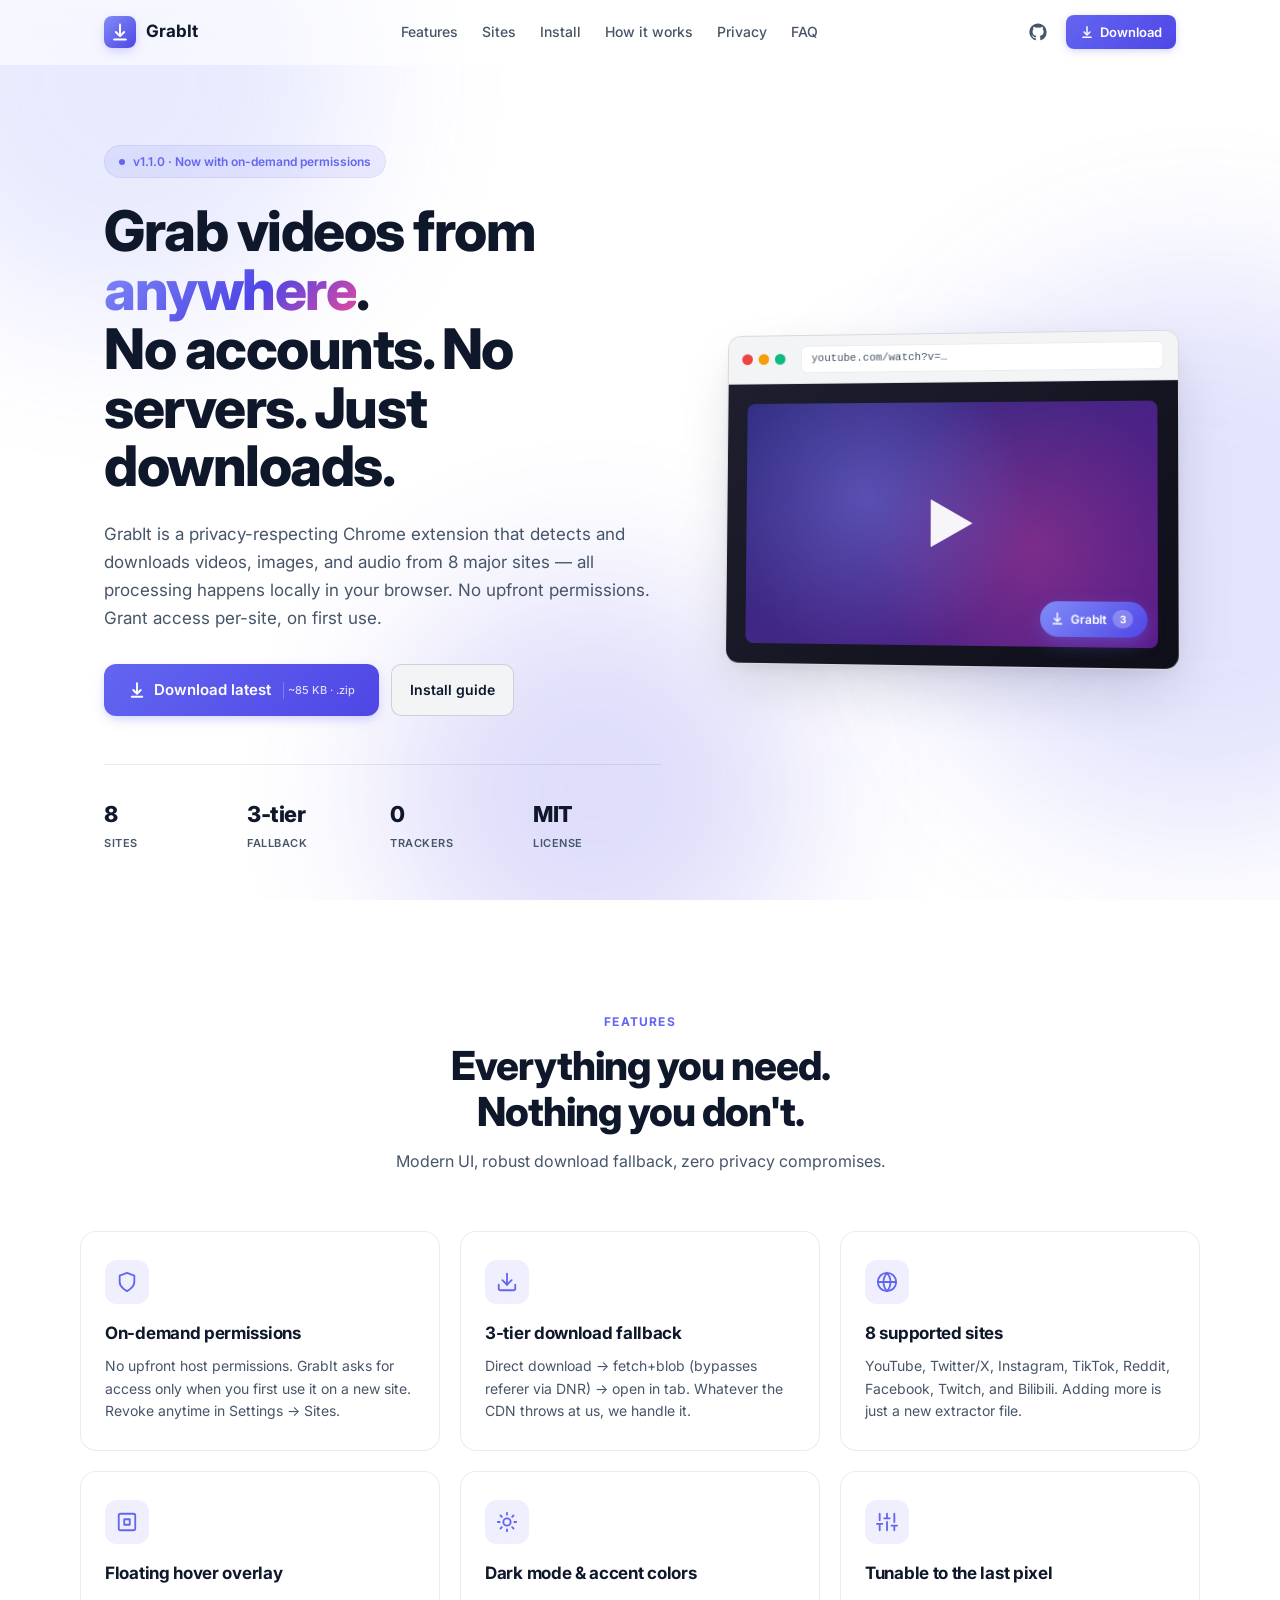
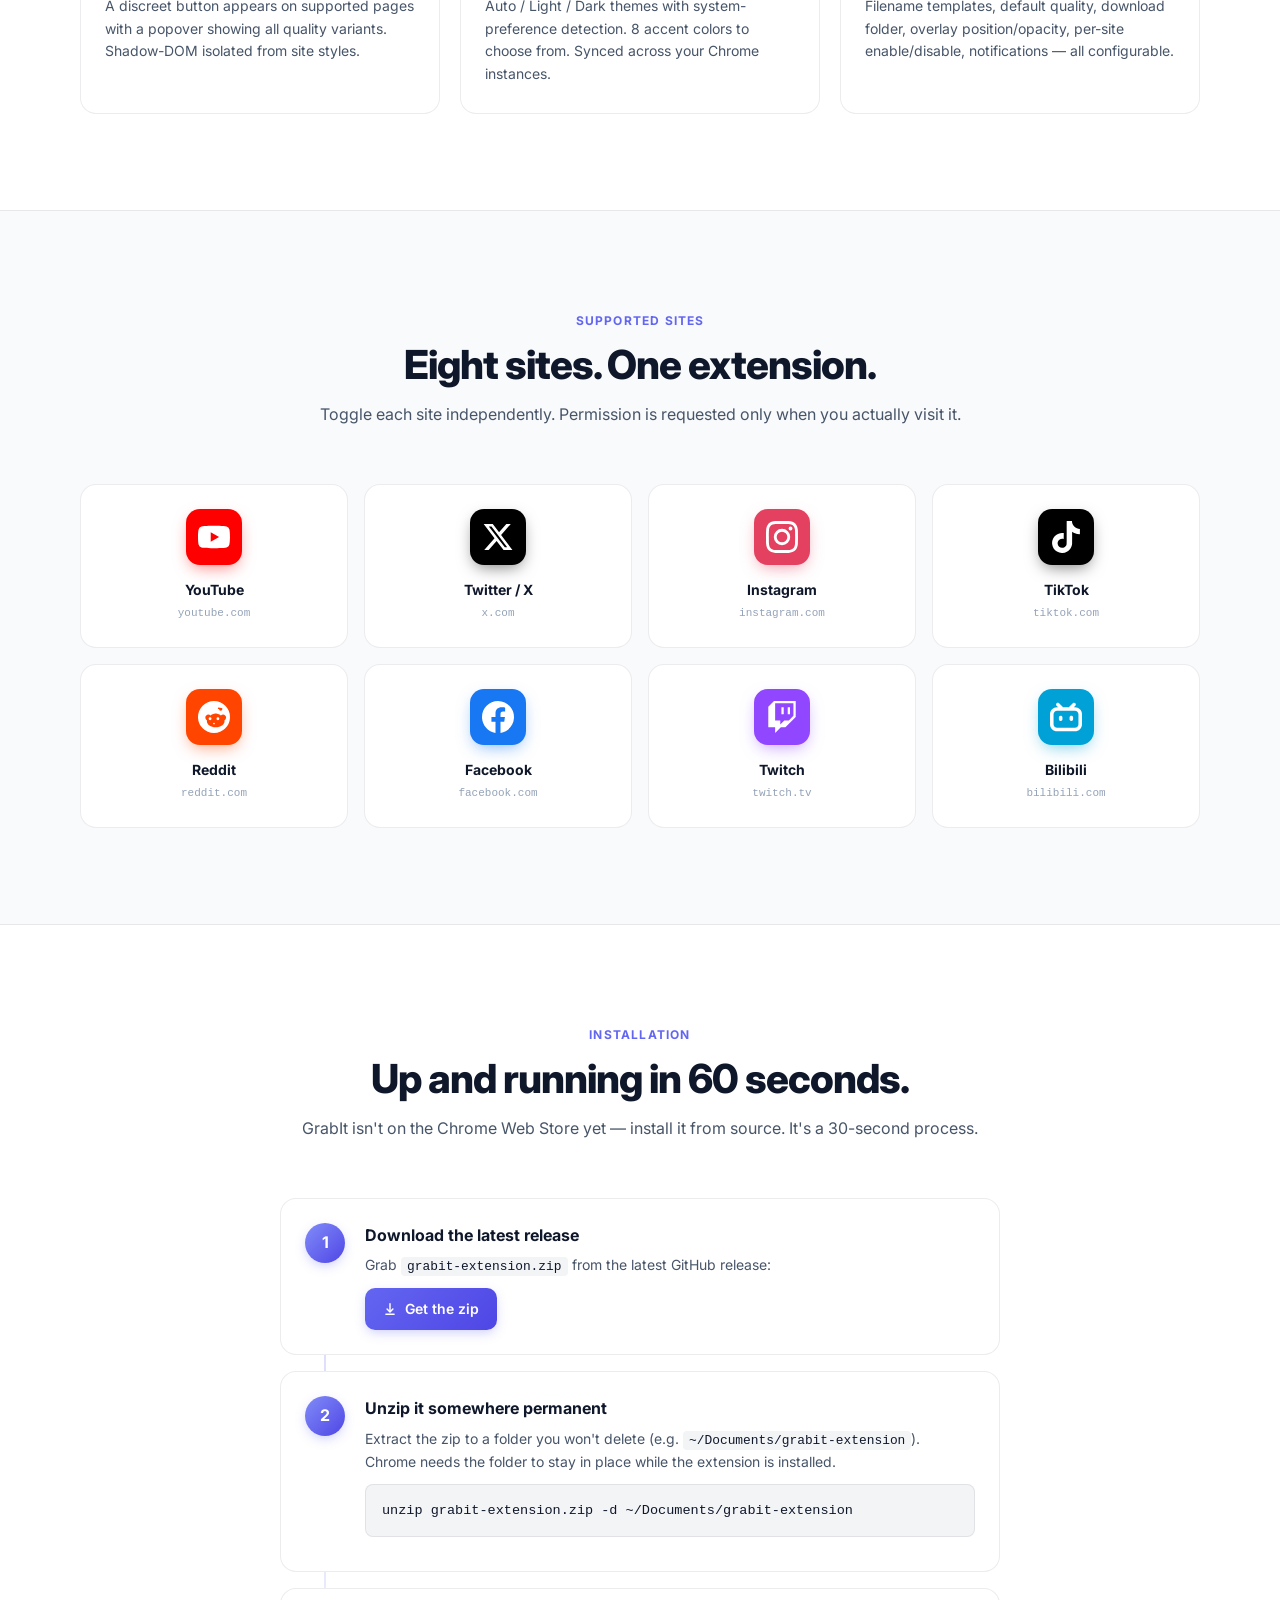
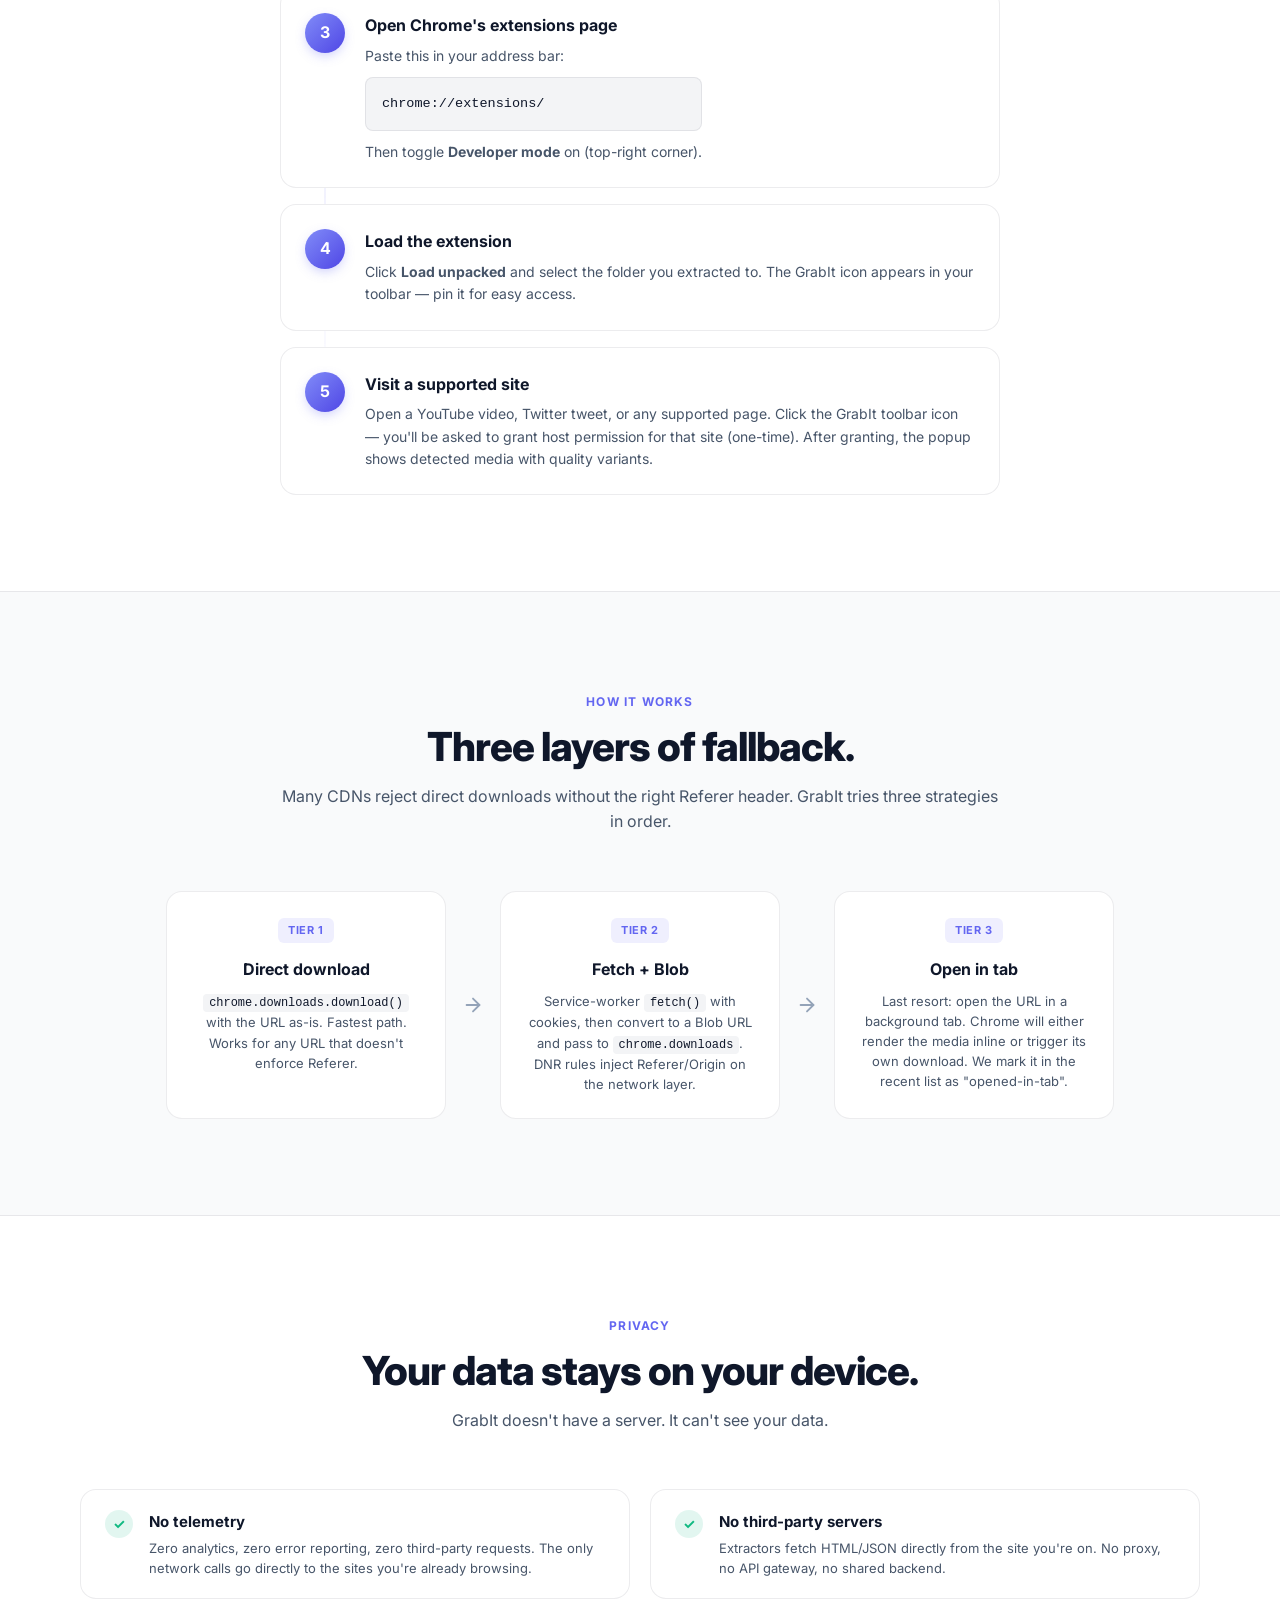
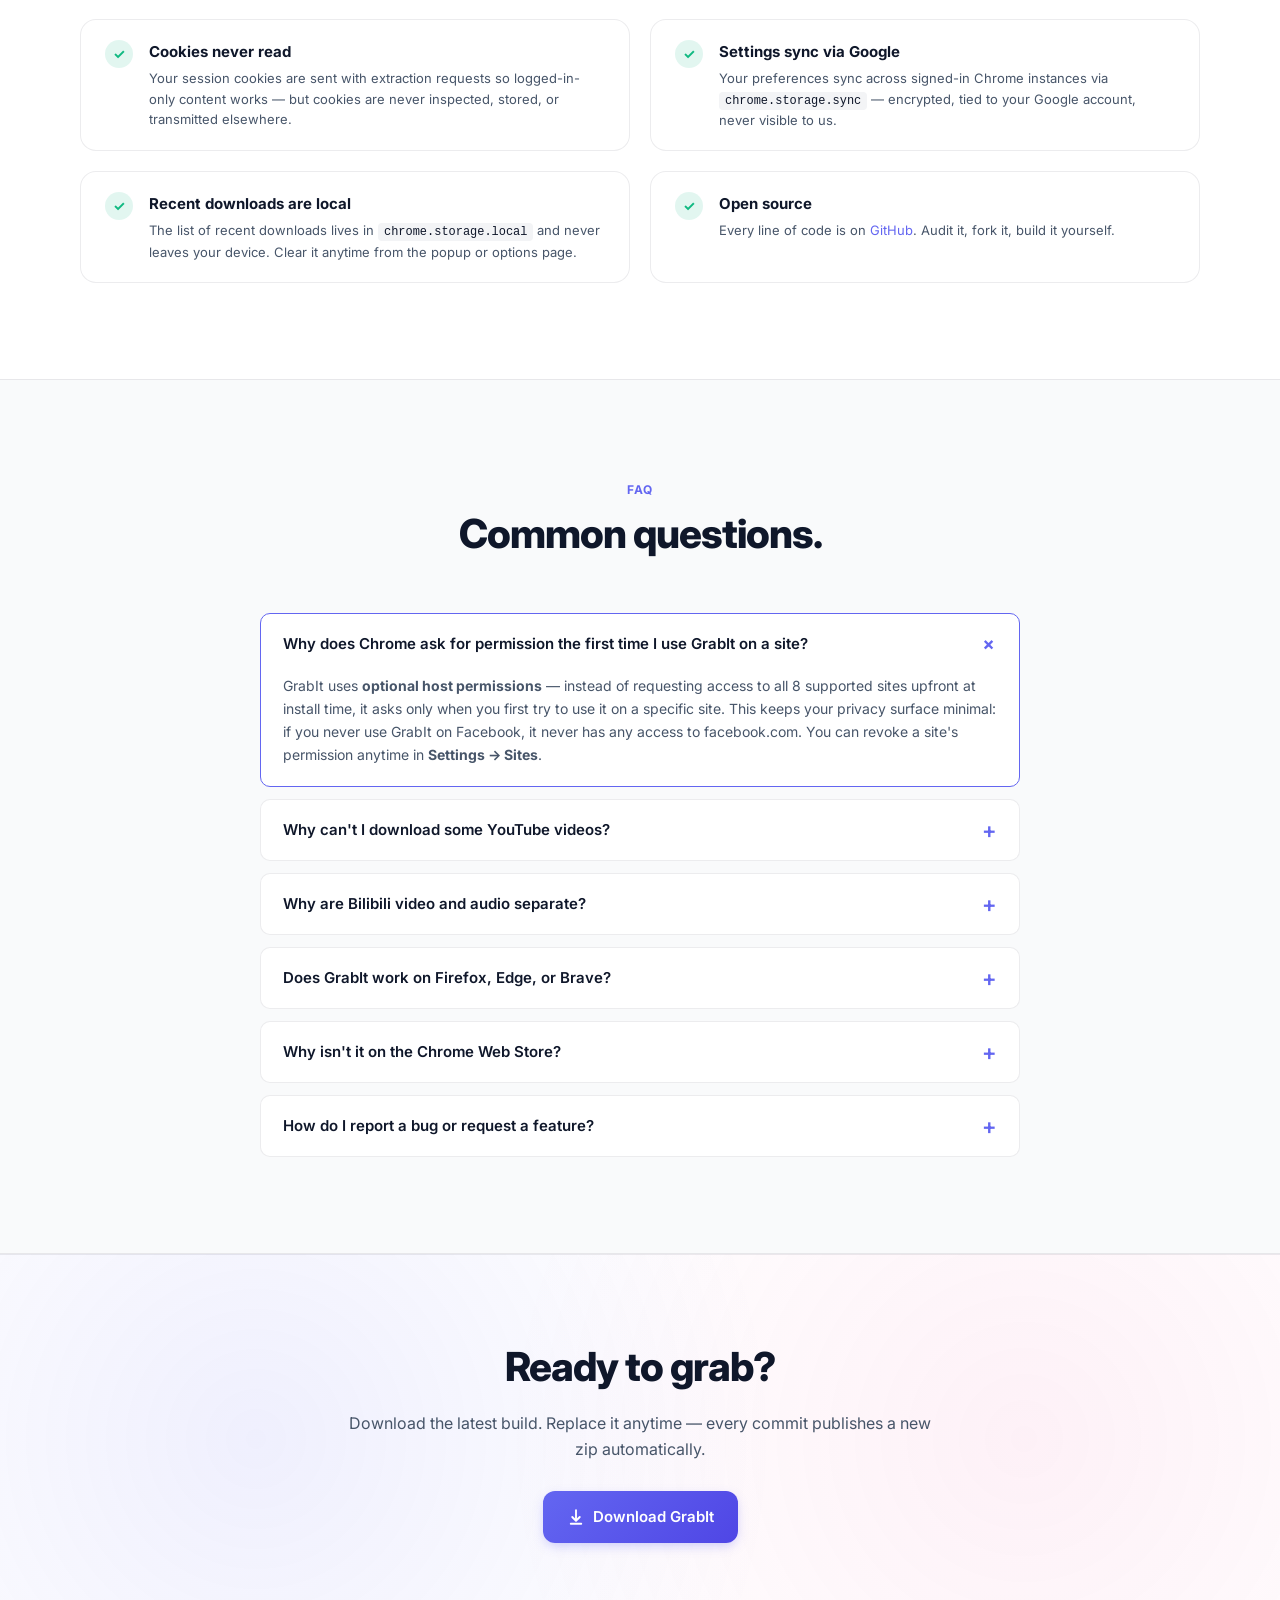
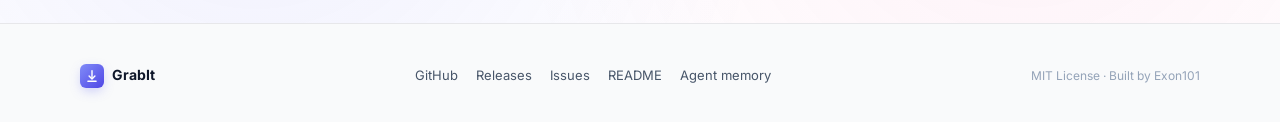
==== commit 353b11ec: "fix: comprehensive mobile responsiveness for landing page Problems on mobile: - Nav links hidden at " ====
--- a/docs/index.html
+++ b/docs/index.html
@@ -44,9 +44,24 @@
         </a>
         <a href="https://github.com/Exon101/grabit-extension/releases/latest" target="_blank" rel="noreferrer" class="btn-nav-primary">
           <svg viewBox="0 0 24 24" width="14" height="14" fill="none" stroke="currentColor" stroke-width="2.5" stroke-linecap="round" stroke-linejoin="round"><path d="M12 3v12"/><path d="m7 12 5 5 5-5"/><path d="M5 21h14"/></svg>
-          Download
+          <span class="btn-label">Download</span>
         </a>
-      </div>
+        <button class="nav-toggle" id="nav-toggle" aria-label="Toggle menu" aria-expanded="false">
+          <span></span>
+          <span></span>
+          <span></span>
+        </button>
+      </div>
+    </div>
+
+    <!-- Mobile menu -->
+    <div class="nav-mobile" id="nav-mobile" hidden>
+      <a href="#features">Features</a>
+      <a href="#sites">Sites</a>
+      <a href="#install">Install</a>
+      <a href="#how">How it works</a>
+      <a href="#privacy">Privacy</a>
+      <a href="#faq">FAQ</a>
     </div>
   </nav>
 
--- a/docs/styles.css
+++ b/docs/styles.css
@@ -68,10 +68,20 @@
   -webkit-font-smoothing: antialiased;
   -moz-osx-font-smoothing: grayscale;
   overflow-x: hidden;
-}
+  width: 100%;
+  max-width: 100vw;
+}
+
+/* Prevent horizontal scroll on mobile from blobs / decorative elements */
+html, body { overflow-x: clip; }
 
 a { color: var(--accent); text-decoration: none; }
 a:hover { text-decoration: underline; }
+
+/* Improve mobile touch: prevent double-tap zoom delay on buttons */
+button, a.btn-primary, a.btn-secondary, a.btn-nav-primary, .nav-toggle {
+  touch-action: manipulation;
+}
 
 code, pre {
   font-family: var(--font-mono);
@@ -119,13 +129,23 @@
   position: sticky;
   top: 0;
   z-index: 100;
-  background: rgba(255,255,255,0.7);
+  background: rgba(255,255,255,0.6);
   backdrop-filter: saturate(180%) blur(12px);
   -webkit-backdrop-filter: saturate(180%) blur(12px);
-  border-bottom: 1px solid var(--border);
+  border-bottom: 1px solid transparent;
+  transition: all 0.25s ease;
+}
+.nav-scrolled {
+  background: rgba(255,255,255,0.85);
+  border-bottom-color: var(--border);
+  box-shadow: 0 1px 12px -4px rgba(15,23,42,0.08);
 }
 @media (prefers-color-scheme: dark) {
-  .nav { background: rgba(11,17,32,0.7); }
+  .nav { background: rgba(11,17,32,0.6); }
+  .nav-scrolled {
+    background: rgba(11,17,32,0.85);
+    box-shadow: 0 1px 12px -4px rgba(0,0,0,0.4);
+  }
 }
 .nav-inner {
   max-width: var(--max);
@@ -319,19 +339,37 @@
 .stat-label { font-size: 11px; color: var(--fg-muted); text-transform: uppercase; letter-spacing: 0.5px; font-weight: 600; }
 
 /* Hero visual */
-.hero-visual { display: flex; justify-content: center; }
+.hero-visual {
+  display: flex;
+  justify-content: center;
+  position: relative;
+}
+.hero-visual::before {
+  content: '';
+  position: absolute;
+  inset: -40px;
+  background: radial-gradient(circle at center, var(--accent-glow), transparent 60%);
+  filter: blur(40px);
+  opacity: 0.5;
+  z-index: -1;
+  animation: hero-glow 4s ease-in-out infinite;
+}
+@keyframes hero-glow {
+  0%, 100% { opacity: 0.4; transform: scale(1); }
+  50% { opacity: 0.6; transform: scale(1.05); }
+}
 .browser-frame {
   width: 100%;
   max-width: 460px;
   background: var(--bg-card);
   border: 1px solid var(--border-strong);
   border-radius: 14px;
-  box-shadow: var(--shadow-lg);
+  box-shadow: var(--shadow-lg), 0 0 0 1px rgba(255,255,255,0.05);
   overflow: hidden;
   transform: perspective(1200px) rotateY(-6deg) rotateX(2deg);
-  transition: transform 0.4s ease;
-}
-.browser-frame:hover { transform: perspective(1200px) rotateY(0deg) rotateX(0deg); }
+  transition: transform 0.5s cubic-bezier(0.34, 1.56, 0.64, 1);
+}
+.browser-frame:hover { transform: perspective(1200px) rotateY(0deg) rotateX(0deg) translateY(-4px); }
 .browser-bar {
   display: flex;
   align-items: center;
@@ -465,12 +503,27 @@
   border: 1px solid var(--border);
   border-radius: var(--radius-lg);
   padding: 28px 24px;
-  transition: all 0.2s ease;
+  transition: all 0.25s cubic-bezier(0.4, 0, 0.2, 1);
+  position: relative;
+  overflow: hidden;
+}
+.feature-card::after {
+  content: '';
+  position: absolute;
+  top: 0; left: 0; right: 0;
+  height: 3px;
+  background: linear-gradient(90deg, var(--grad-1), var(--grad-3));
+  transform: scaleX(0);
+  transform-origin: left;
+  transition: transform 0.3s ease;
 }
 .feature-card:hover {
   border-color: var(--accent);
   transform: translateY(-4px);
-  box-shadow: var(--shadow);
+  box-shadow: 0 12px 28px -6px rgba(99,102,241,0.15);
+}
+.feature-card:hover::after {
+  transform: scaleX(1);
 }
 .feature-icon {
   width: 44px; height: 44px;
@@ -479,6 +532,12 @@
   color: var(--accent);
   border-radius: 12px;
   margin-bottom: 16px;
+  transition: all 0.25s cubic-bezier(0.34, 1.56, 0.64, 1);
+}
+.feature-card:hover .feature-icon {
+  background: var(--accent);
+  color: var(--accent-fg);
+  transform: scale(1.1) rotate(-5deg);
 }
 .feature-card h3 {
   font-size: 17px;
@@ -502,31 +561,58 @@
   background: var(--bg-card);
   border: 1px solid var(--border);
   border-radius: var(--radius-lg);
-  padding: 20px;
+  padding: 24px 20px;
   text-align: center;
-  transition: all 0.2s ease;
+  transition: all 0.25s cubic-bezier(0.4, 0, 0.2, 1);
   cursor: default;
+  position: relative;
+  overflow: hidden;
+}
+.site-card::before {
+  content: '';
+  position: absolute;
+  inset: 0;
+  background: var(--brand, var(--accent));
+  opacity: 0;
+  transition: opacity 0.25s ease;
+  pointer-events: none;
 }
 .site-card:hover {
-  border-color: var(--accent);
-  transform: translateY(-3px);
-  box-shadow: var(--shadow);
-}
-.site-card .site-emoji {
-  font-size: 28px;
-  margin-bottom: 8px;
-  display: block;
+  border-color: var(--brand, var(--accent));
+  transform: translateY(-4px);
+  box-shadow: 0 12px 28px -8px rgba(0,0,0,0.15);
+}
+.site-card:hover::before {
+  opacity: 0.04;
+}
+.site-logo {
+  width: 56px;
+  height: 56px;
+  margin: 0 auto 14px;
+  display: flex;
+  align-items: center;
+  justify-content: center;
+  background: var(--brand, var(--accent));
+  color: #fff;
+  border-radius: 14px;
+  box-shadow: 0 6px 16px -4px color-mix(in srgb, var(--brand, var(--accent)) 50%, transparent);
+  transition: transform 0.25s cubic-bezier(0.34, 1.56, 0.64, 1);
+}
+.site-card:hover .site-logo {
+  transform: scale(1.1) rotate(-3deg);
 }
 .site-card .site-name {
   font-size: 14px;
   font-weight: 700;
   margin-bottom: 4px;
   color: var(--fg);
+  position: relative;
 }
 .site-card .site-host {
   font-size: 11px;
   color: var(--fg-subtle);
   font-family: var(--font-mono);
+  position: relative;
 }
 
 /* ---------- Install steps ---------- */
@@ -535,7 +621,19 @@
   margin: 0 auto;
   display: flex;
   flex-direction: column;
-  gap: 24px;
+  gap: 16px;
+  position: relative;
+}
+.install-steps::before {
+  content: '';
+  position: absolute;
+  left: 44px;
+  top: 24px;
+  bottom: 24px;
+  width: 2px;
+  background: linear-gradient(180deg, var(--accent), transparent);
+  opacity: 0.25;
+  z-index: 0;
 }
 .step {
   display: flex;
@@ -545,9 +643,15 @@
   border: 1px solid var(--border);
   border-radius: var(--radius-lg);
   padding: 24px;
-  transition: all 0.2s ease;
-}
-.step:hover { border-color: var(--accent); }
+  transition: all 0.25s cubic-bezier(0.4, 0, 0.2, 1);
+  position: relative;
+  z-index: 1;
+}
+.step:hover {
+  border-color: var(--accent);
+  transform: translateX(4px);
+  box-shadow: 0 8px 20px -6px rgba(99,102,241,0.15);
+}
 .step-num {
   flex-shrink: 0;
   width: 40px; height: 40px;
@@ -678,11 +782,15 @@
 /* ---------- CTA ---------- */
 .cta {
   padding: 80px 24px;
-  background: linear-gradient(135deg, var(--accent-soft), transparent 70%);
+  background:
+    radial-gradient(circle at 20% 50%, var(--accent-soft), transparent 50%),
+    radial-gradient(circle at 80% 50%, rgba(236, 72, 153, 0.08), transparent 50%);
   text-align: center;
   border-top: 1px solid var(--border);
-}
-.cta-inner { max-width: 600px; margin: 0 auto; }
+  position: relative;
+  overflow: hidden;
+}
+.cta-inner { max-width: 600px; margin: 0 auto; position: relative; }
 .cta h2 {
   font-size: clamp(28px, 4vw, 40px);
   font-weight: 800;
@@ -729,12 +837,87 @@
 .footer-links a:hover { color: var(--accent); }
 .footer-meta { font-size: 12px; color: var(--fg-subtle); }
 
+@media (max-width: 640px) {
+  .footer-inner {
+    flex-direction: column;
+    text-align: center;
+    gap: 14px;
+  }
+  .footer-links {
+    justify-content: center;
+    gap: 14px;
+    font-size: 12px;
+  }
+  .footer-meta { font-size: 11px; }
+}
+
+/* ---------- Hamburger toggle (hidden on desktop) ---------- */
+.nav-toggle {
+  display: none;
+  flex-direction: column;
+  justify-content: center;
+  gap: 4px;
+  width: 36px;
+  height: 36px;
+  padding: 8px 6px;
+  background: transparent;
+  border: 1px solid var(--border);
+  border-radius: 8px;
+  cursor: pointer;
+  transition: all 0.15s ease;
+}
+.nav-toggle span {
+  display: block;
+  width: 100%;
+  height: 2px;
+  background: var(--fg);
+  border-radius: 1px;
+  transition: all 0.25s ease;
+  transform-origin: center;
+}
+.nav-toggle:hover { background: var(--bg-elevated); }
+.nav-toggle.active span:nth-child(1) {
+  transform: translateY(6px) rotate(45deg);
+}
+.nav-toggle.active span:nth-child(2) {
+  opacity: 0;
+}
+.nav-toggle.active span:nth-child(3) {
+  transform: translateY(-6px) rotate(-45deg);
+}
+
+/* ---------- Mobile menu ---------- */
+.nav-mobile {
+  display: none;
+  flex-direction: column;
+  padding: 8px 16px 14px;
+  background: var(--bg);
+  border-top: 1px solid var(--border);
+}
+.nav-mobile[hidden] { display: none; }
+.nav-mobile a {
+  display: block;
+  padding: 12px 8px;
+  color: var(--fg-muted);
+  text-decoration: none;
+  font-size: 15px;
+  font-weight: 500;
+  border-bottom: 1px solid var(--border);
+  transition: all 0.15s ease;
+}
+.nav-mobile a:last-child { border-bottom: 0; }
+.nav-mobile a:hover {
+  color: var(--accent);
+  padding-left: 16px;
+}
+
 /* ---------- Responsive ---------- */
 @media (max-width: 960px) {
   .hero {
     grid-template-columns: 1fr;
-    padding: 48px 20px 40px;
-    gap: 40px;
+    padding: 40px 20px 32px;
+    gap: 32px;
+    text-align: center;
   }
   .hero-visual { order: -1; }
   .browser-frame { max-width: 360px; }
@@ -742,15 +925,124 @@
   .sites-grid { grid-template-columns: repeat(3, 1fr); }
   .privacy-grid { grid-template-columns: 1fr; }
   .nav-links { display: none; }
-  .section { padding: 64px 20px; }
-}
+  .nav-toggle { display: flex; }
+  .nav-mobile[hidden] { display: none; }
+  .nav-mobile:not([hidden]) { display: flex; }
+  .btn-label { display: none; }  /* hide "Download" text, keep icon */
+  .btn-nav-primary { padding: 7px 10px; }
+  .section { padding: 56px 20px; }
+  .section-head { margin-bottom: 40px; }
+  .hero-badge { margin-bottom: 16px; }
+  .hero h1 { font-size: clamp(32px, 7vw, 42px); letter-spacing: -1px; }
+  .hero-sub { font-size: 15px; margin-bottom: 24px; }
+  .hero-cta { justify-content: center; margin-bottom: 32px; }
+}
+
 @media (max-width: 640px) {
-  .features-grid { grid-template-columns: 1fr; }
-  .sites-grid { grid-template-columns: repeat(2, 1fr); }
-  .hero-stats { grid-template-columns: repeat(2, 1fr); }
-  .how-flow { flex-direction: column; }
+  /* Hero */
+  .hero {
+    padding: 32px 16px 28px;
+    gap: 24px;
+  }
+  .hero h1 { font-size: clamp(28px, 8vw, 36px); letter-spacing: -0.5px; line-height: 1.1; }
+  .hero-sub { font-size: 14px; line-height: 1.55; }
+  .hero-cta {
+    flex-direction: column;
+    align-items: stretch;
+    gap: 10px;
+    margin-bottom: 28px;
+  }
+  .hero-cta .btn-primary,
+  .hero-cta .btn-secondary {
+    width: 100%;
+    justify-content: center;
+    padding: 12px 20px;
+    font-size: 14px;
+  }
+  .hero-cta .btn-primary .btn-meta {
+    border-left: 1px solid rgba(255,255,255,0.3);
+    padding-left: 8px;
+    margin-left: 4px;
+  }
+  .hero-stats {
+    grid-template-columns: repeat(2, 1fr);
+    gap: 14px;
+    padding-top: 24px;
+  }
+  .stat-num { font-size: 19px; }
+  .stat-label { font-size: 10px; }
+
+  /* Browser frame */
+  .browser-frame { max-width: 100%; }
+  .hero-visual::before { inset: -20px; filter: blur(30px); }
+
+  /* Features */
+  .features-grid { grid-template-columns: 1fr; gap: 14px; }
+  .feature-card { padding: 22px 20px; }
+  .feature-card h3 { font-size: 16px; }
+  .feature-card p { font-size: 13px; }
+
+  /* Sites */
+  .sites-grid { grid-template-columns: repeat(2, 1fr); gap: 12px; }
+  .site-card { padding: 18px 14px; }
+  .site-logo { width: 48px; height: 48px; border-radius: 12px; margin-bottom: 10px; }
+  .site-logo svg { width: 26px; height: 26px; }
+  .site-card .site-name { font-size: 13px; }
+  .site-card .site-host { font-size: 10px; }
+
+  /* Install steps */
+  .install-steps::before { left: 36px; }
+  .step { padding: 18px 16px; gap: 14px; }
+  .step-num { width: 34px; height: 34px; font-size: 14px; }
+  .step-body h3 { font-size: 15px; }
+  .step-body p { font-size: 13px; }
+  .step-body pre { font-size: 11px; padding: 10px 12px; }
+
+  /* How it works */
+  .how-flow { flex-direction: column; gap: 12px; }
+  .how-tier {
+    min-width: 0;
+    max-width: 100%;
+    padding: 20px 18px;
+  }
   .how-arrow { transform: rotate(90deg); }
-  .footer-inner { flex-direction: column; text-align: center; }
+  .how-tier h3 { font-size: 15px; }
+  .how-tier p { font-size: 12px; }
+
+  /* Privacy */
+  .privacy-item { padding: 16px 18px; gap: 12px; }
+  .privacy-item h3 { font-size: 14px; }
+  .privacy-item p { font-size: 12px; }
+
+  /* FAQ */
+  .faq-item summary { padding: 14px 16px; font-size: 14px; }
+  .faq-item p { padding: 0 16px 16px; font-size: 13px; }
+
+  /* CTA */
+  .cta { padding: 56px 20px; }
+  .cta h2 { font-size: clamp(24px, 6vw, 32px); }
+  .cta p { font-size: 14px; }
+  .cta .btn-primary { width: 100%; justify-content: center; }
+
+  /* Section heads */
+  .section-head h2 { font-size: clamp(24px, 6vw, 32px); }
+  .section-head p { font-size: 14px; }
+  .section-eyebrow { font-size: 11px; }
+
+  /* Sections */
+  .section { padding: 48px 16px; }
+}
+
+@media (max-width: 380px) {
+  /* Very small phones */
+  .hero h1 { font-size: 26px; }
+  .hero-stats { grid-template-columns: repeat(2, 1fr); gap: 10px; }
+  .stat-num { font-size: 17px; }
+  .sites-grid { grid-template-columns: 1fr; }
+  .nav-inner { padding: 10px 14px; gap: 8px; }
+  .nav-brand span { font-size: 15px; }
+  .brand-mark { width: 28px; height: 28px; }
+  .nav-link-icon { width: 32px; height: 32px; }
 }
 
 @media (prefers-reduced-motion: reduce) {
@@ -760,3 +1052,12 @@
   }
   .bg-blob { animation: none; }
 }
+
+/* ---------- Scroll reveal ---------- */
+.section, .hero {
+  animation: sectionReveal 0.6s ease-out both;
+}
+@keyframes sectionReveal {
+  from { opacity: 0; transform: translateY(12px); }
+  to { opacity: 1; transform: none; }
+}
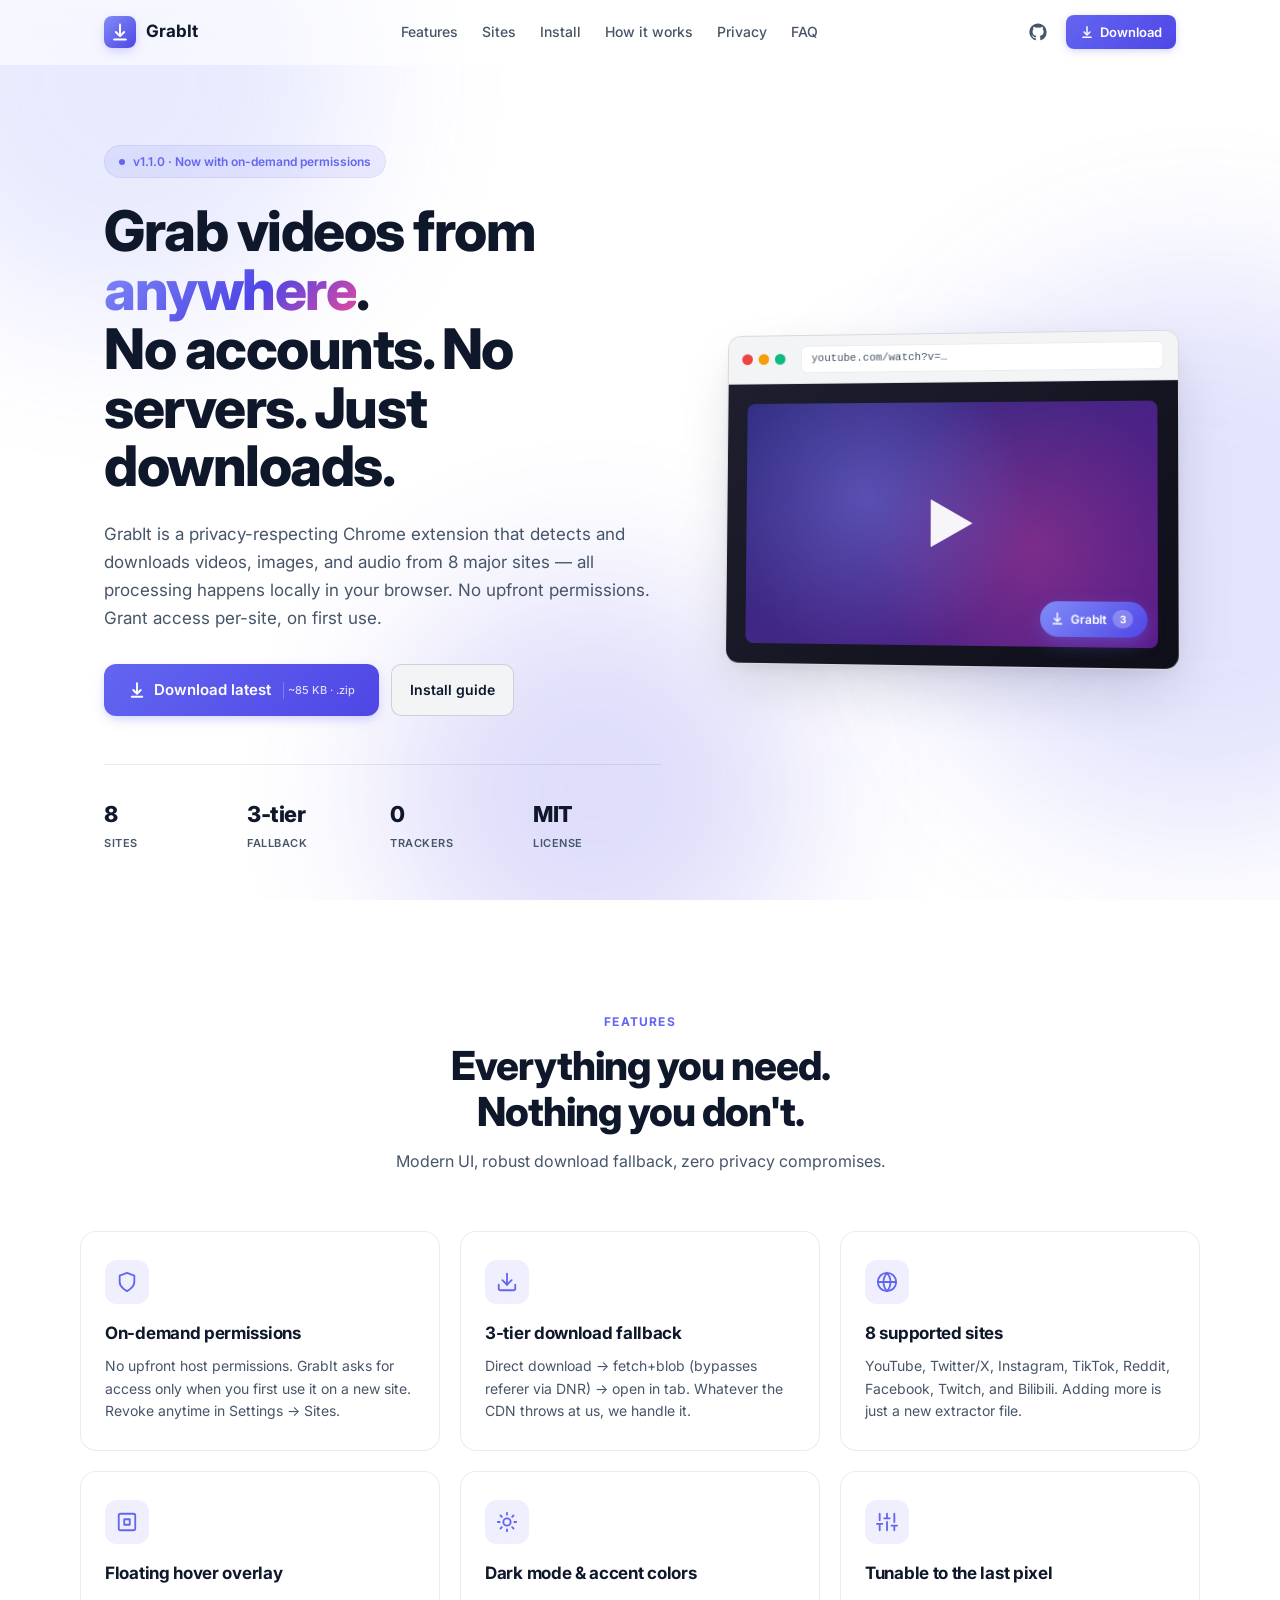
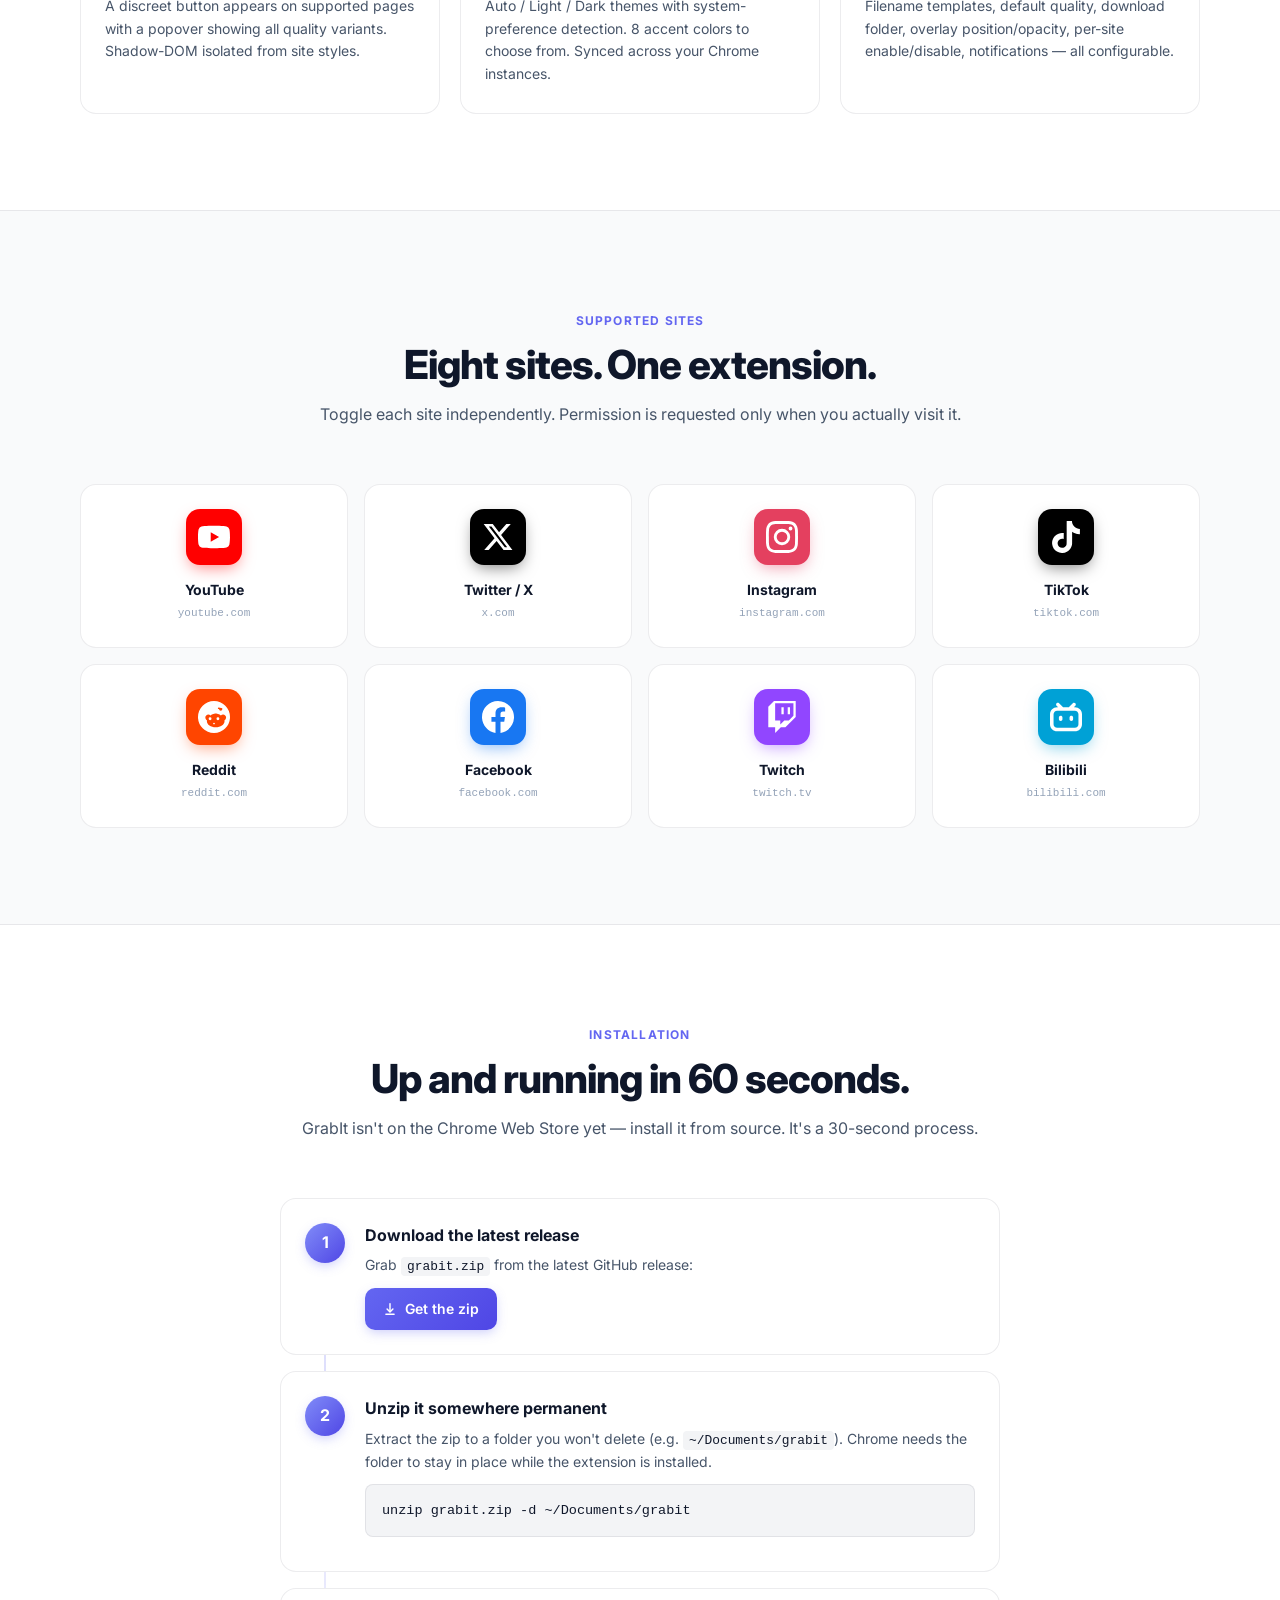
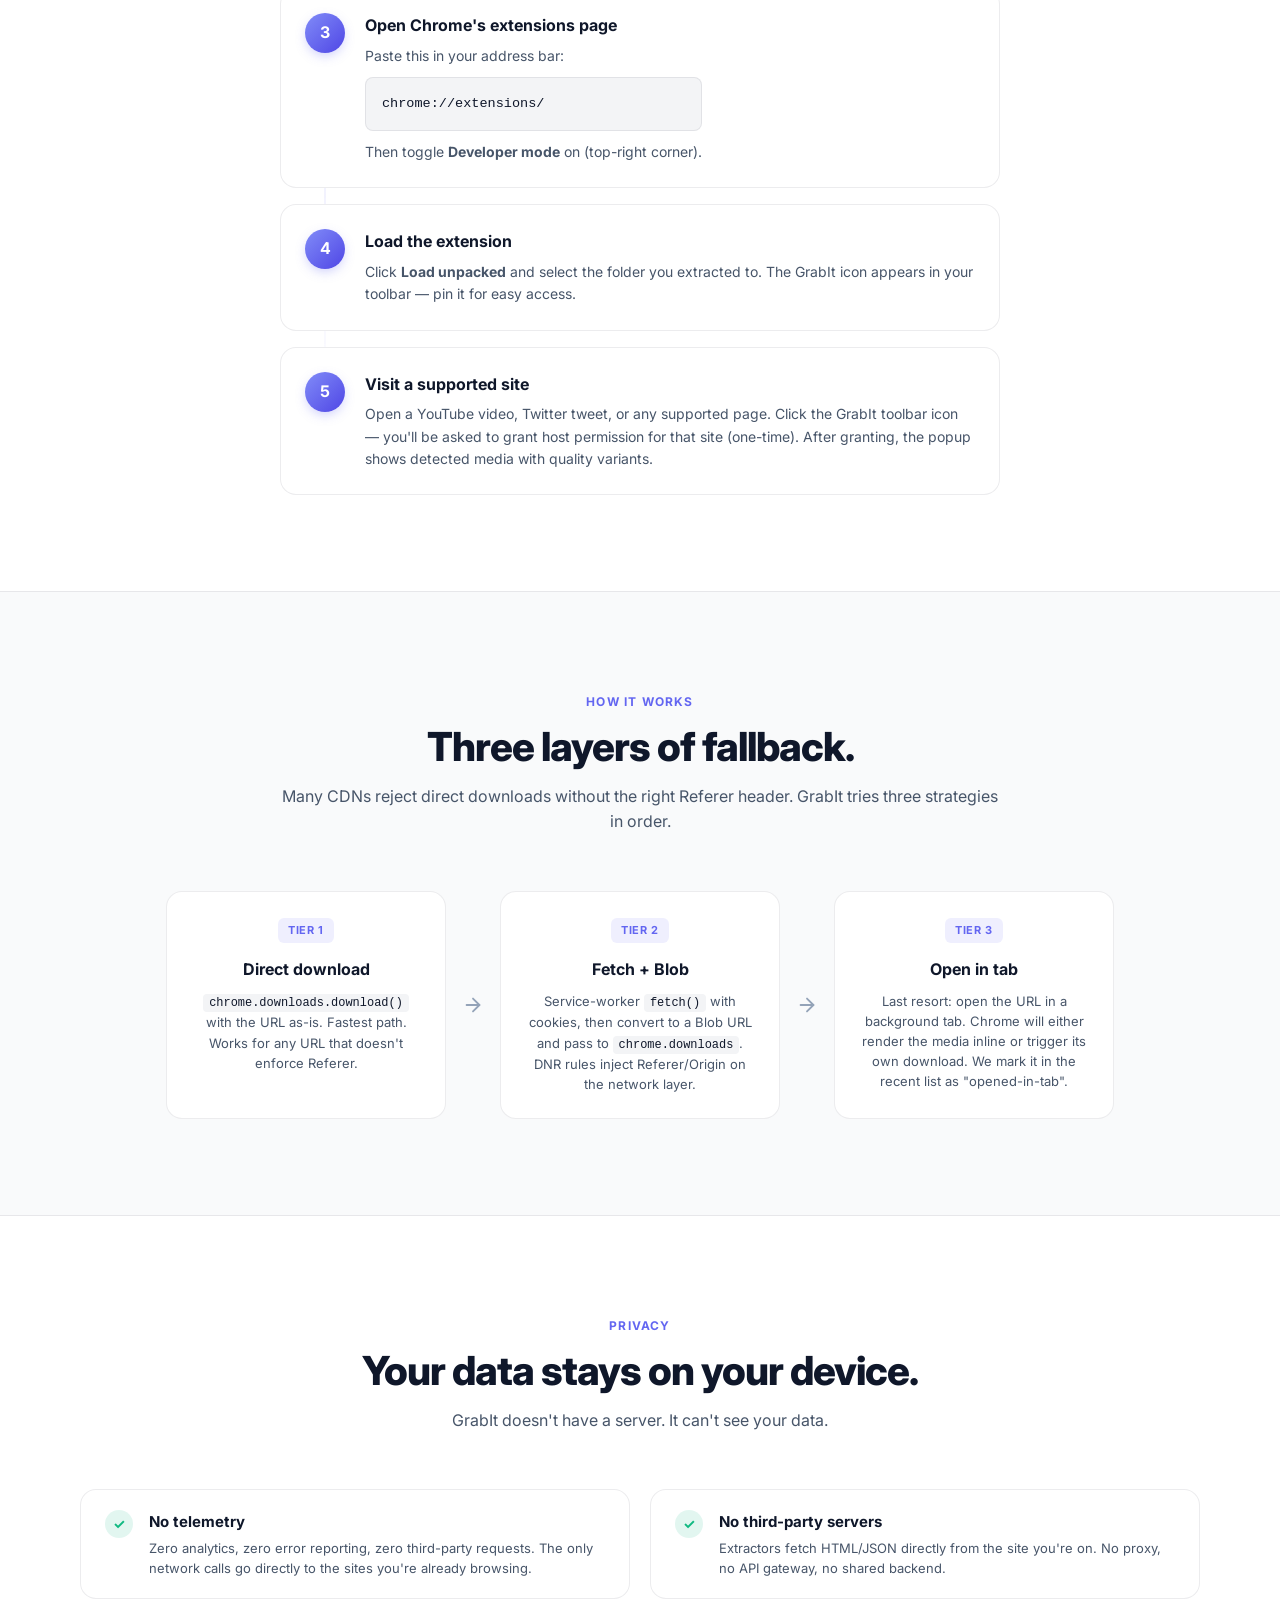
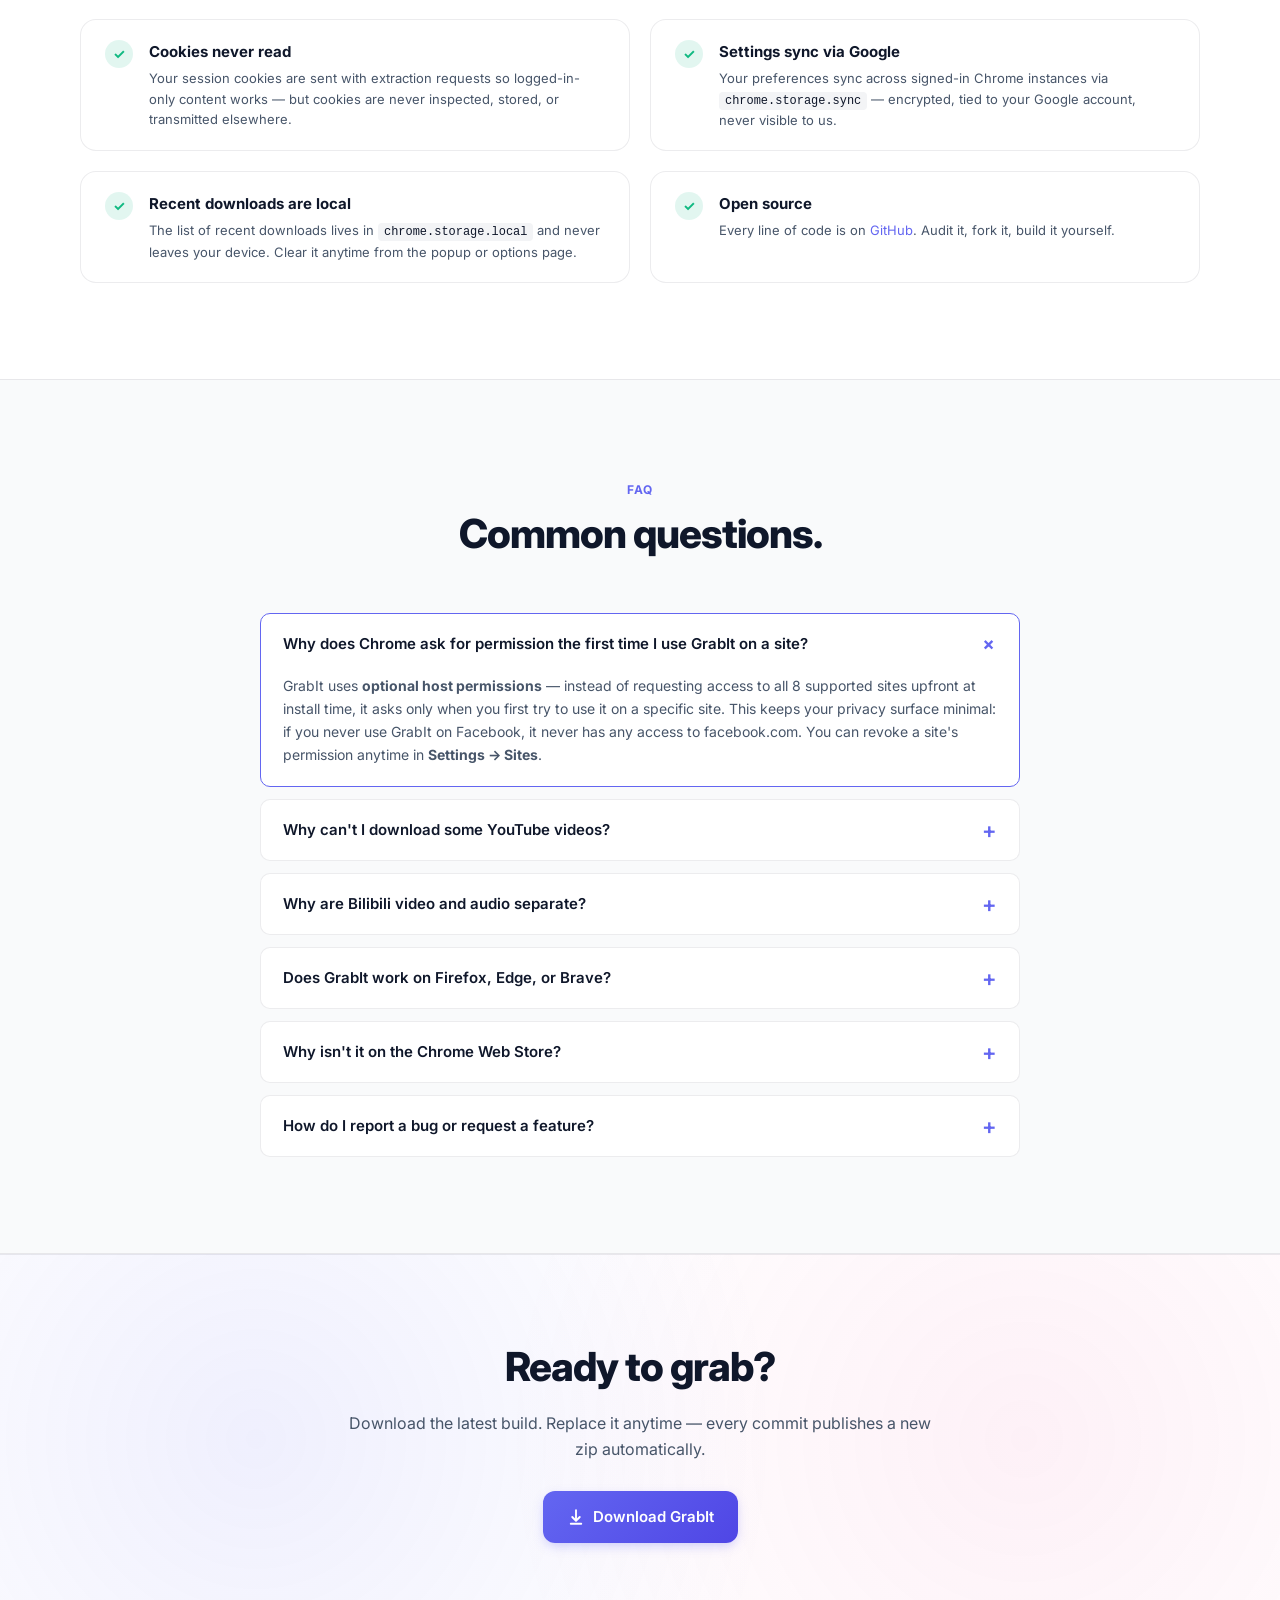
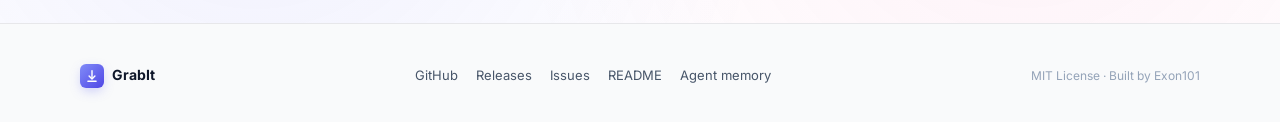
==== commit 39893f72: "fix: extraction failures + rename repo to Exon101/grabit CRITICAL FIX — extraction was broken on all" ====
--- a/docs/index.html
+++ b/docs/index.html
@@ -5,7 +5,7 @@
   <meta name="viewport" content="width=device-width, initial-scale=1.0" />
   <title>GrabIt — Universal Media Grabber for Chrome</title>
   <meta name="description" content="Privacy-respecting Chrome extension to download videos, images, and audio from YouTube, Twitter/X, Instagram, TikTok, Reddit, Facebook, Twitch, and Bilibili." />
-  <link rel="icon" type="image/png" href="https://raw.githubusercontent.com/Exon101/grabit-extension/main/icons/icon128.png" />
+  <link rel="icon" type="image/png" href="https://raw.githubusercontent.com/Exon101/grabit/main/icons/icon128.png" />
   <link rel="stylesheet" href="styles.css" />
   <link rel="preconnect" href="https://fonts.googleapis.com" />
   <link rel="preconnect" href="https://fonts.gstatic.com" crossorigin />
@@ -39,10 +39,10 @@
         <a href="#faq">FAQ</a>
       </div>
       <div class="nav-actions">
-        <a href="https://github.com/Exon101/grabit-extension" target="_blank" rel="noreferrer" class="nav-link-icon" title="GitHub">
+        <a href="https://github.com/Exon101/grabit" target="_blank" rel="noreferrer" class="nav-link-icon" title="GitHub">
           <svg viewBox="0 0 24 24" width="18" height="18" fill="currentColor"><path d="M12 .5C5.65.5.5 5.65.5 12c0 5.08 3.29 9.39 7.86 10.91.58.11.79-.25.79-.56v-2c-3.2.7-3.88-1.54-3.88-1.54-.53-1.34-1.29-1.7-1.29-1.7-1.05-.72.08-.71.08-.71 1.17.08 1.78 1.2 1.78 1.2 1.04 1.78 2.72 1.27 3.39.97.1-.75.41-1.27.74-1.56-2.55-.29-5.23-1.28-5.23-5.69 0-1.26.45-2.29 1.19-3.1-.12-.29-.52-1.46.11-3.05 0 0 .97-.31 3.18 1.18a11.06 11.06 0 0 1 5.8 0c2.2-1.49 3.17-1.18 3.17-1.18.63 1.59.23 2.76.11 3.05.74.81 1.19 1.84 1.19 3.1 0 4.42-2.69 5.39-5.25 5.68.42.36.79 1.08.79 2.18v3.23c0 .31.21.68.8.56A11.51 11.51 0 0 0 23.5 12C23.5 5.65 18.35.5 12 .5z"/></svg>
         </a>
-        <a href="https://github.com/Exon101/grabit-extension/releases/latest" target="_blank" rel="noreferrer" class="btn-nav-primary">
+        <a href="https://github.com/Exon101/grabit/releases/latest" target="_blank" rel="noreferrer" class="btn-nav-primary">
           <svg viewBox="0 0 24 24" width="14" height="14" fill="none" stroke="currentColor" stroke-width="2.5" stroke-linecap="round" stroke-linejoin="round"><path d="M12 3v12"/><path d="m7 12 5 5 5-5"/><path d="M5 21h14"/></svg>
           <span class="btn-label">Download</span>
         </a>
@@ -82,7 +82,7 @@
         No upfront permissions. Grant access per-site, on first use.
       </p>
       <div class="hero-cta">
-        <a href="https://github.com/Exon101/grabit-extension/releases/latest" target="_blank" rel="noreferrer" class="btn-primary btn-lg" id="download-btn">
+        <a href="https://github.com/Exon101/grabit/releases/latest" target="_blank" rel="noreferrer" class="btn-primary btn-lg" id="download-btn">
           <svg viewBox="0 0 24 24" width="18" height="18" fill="none" stroke="currentColor" stroke-width="2.5" stroke-linecap="round" stroke-linejoin="round"><path d="M12 3v12"/><path d="m7 12 5 5 5-5"/><path d="M5 21h14"/></svg>
           <span>Download latest</span>
           <span class="btn-meta" id="download-size">~85 KB · .zip</span>
@@ -214,8 +214,8 @@
           <div class="step-num">1</div>
           <div class="step-body">
             <h3>Download the latest release</h3>
-            <p>Grab <code>grabit-extension.zip</code> from the latest GitHub release:</p>
-            <a href="https://github.com/Exon101/grabit-extension/releases/latest" target="_blank" rel="noreferrer" class="btn-primary">
+            <p>Grab <code>grabit.zip</code> from the latest GitHub release:</p>
+            <a href="https://github.com/Exon101/grabit/releases/latest" target="_blank" rel="noreferrer" class="btn-primary">
               <svg viewBox="0 0 24 24" width="14" height="14" fill="none" stroke="currentColor" stroke-width="2.5" stroke-linecap="round" stroke-linejoin="round"><path d="M12 3v12"/><path d="m7 12 5 5 5-5"/><path d="M5 21h14"/></svg>
               Get the zip
             </a>
@@ -225,8 +225,8 @@
           <div class="step-num">2</div>
           <div class="step-body">
             <h3>Unzip it somewhere permanent</h3>
-            <p>Extract the zip to a folder you won't delete (e.g. <code>~/Documents/grabit-extension</code>). Chrome needs the folder to stay in place while the extension is installed.</p>
-            <pre><code>unzip grabit-extension.zip -d ~/Documents/grabit-extension</code></pre>
+            <p>Extract the zip to a folder you won't delete (e.g. <code>~/Documents/grabit</code>). Chrome needs the folder to stay in place while the extension is installed.</p>
+            <pre><code>unzip grabit.zip -d ~/Documents/grabit</code></pre>
           </div>
         </div>
         <div class="step">
@@ -338,7 +338,7 @@
           <div class="check">✓</div>
           <div>
             <h3>Open source</h3>
-            <p>Every line of code is on <a href="https://github.com/Exon101/grabit-extension" target="_blank" rel="noreferrer">GitHub</a>. Audit it, fork it, build it yourself.</p>
+            <p>Every line of code is on <a href="https://github.com/Exon101/grabit" target="_blank" rel="noreferrer">GitHub</a>. Audit it, fork it, build it yourself.</p>
           </div>
         </div>
       </div>
@@ -375,7 +375,7 @@
         </details>
         <details class="faq-item">
           <summary>How do I report a bug or request a feature?</summary>
-          <p>Open an issue on <a href="https://github.com/Exon101/grabit-extension/issues" target="_blank" rel="noreferrer">GitHub Issues</a>. Please include the site URL, the version (visible in Settings → About), and any error from the service worker DevTools console (<code>chrome://extensions/</code> → GrabIt → "Inspect views: service worker").</p>
+          <p>Open an issue on <a href="https://github.com/Exon101/grabit/issues" target="_blank" rel="noreferrer">GitHub Issues</a>. Please include the site URL, the version (visible in Settings → About), and any error from the service worker DevTools console (<code>chrome://extensions/</code> → GrabIt → "Inspect views: service worker").</p>
         </details>
       </div>
     </div>
@@ -386,7 +386,7 @@
     <div class="cta-inner">
       <h2>Ready to grab?</h2>
       <p>Download the latest build. Replace it anytime — every commit publishes a new zip automatically.</p>
-      <a href="https://github.com/Exon101/grabit-extension/releases/latest" target="_blank" rel="noreferrer" class="btn-primary btn-lg">
+      <a href="https://github.com/Exon101/grabit/releases/latest" target="_blank" rel="noreferrer" class="btn-primary btn-lg">
         <svg viewBox="0 0 24 24" width="18" height="18" fill="none" stroke="currentColor" stroke-width="2.5" stroke-linecap="round" stroke-linejoin="round"><path d="M12 3v12"/><path d="m7 12 5 5 5-5"/><path d="M5 21h14"/></svg>
         Download GrabIt
       </a>
@@ -405,11 +405,11 @@
         <span>GrabIt</span>
       </div>
       <div class="footer-links">
-        <a href="https://github.com/Exon101/grabit-extension" target="_blank" rel="noreferrer">GitHub</a>
-        <a href="https://github.com/Exon101/grabit-extension/releases" target="_blank" rel="noreferrer">Releases</a>
-        <a href="https://github.com/Exon101/grabit-extension/issues" target="_blank" rel="noreferrer">Issues</a>
-        <a href="https://github.com/Exon101/grabit-extension/blob/main/README.md" target="_blank" rel="noreferrer">README</a>
-        <a href="https://github.com/Exon101/grabit-extension/blob/main/AGENT_MEMORY.md" target="_blank" rel="noreferrer">Agent memory</a>
+        <a href="https://github.com/Exon101/grabit" target="_blank" rel="noreferrer">GitHub</a>
+        <a href="https://github.com/Exon101/grabit/releases" target="_blank" rel="noreferrer">Releases</a>
+        <a href="https://github.com/Exon101/grabit/issues" target="_blank" rel="noreferrer">Issues</a>
+        <a href="https://github.com/Exon101/grabit/blob/main/README.md" target="_blank" rel="noreferrer">README</a>
+        <a href="https://github.com/Exon101/grabit/blob/main/AGENT_MEMORY.md" target="_blank" rel="noreferrer">Agent memory</a>
       </div>
       <div class="footer-meta">
         <span>MIT License · Built by Exon101</span>
